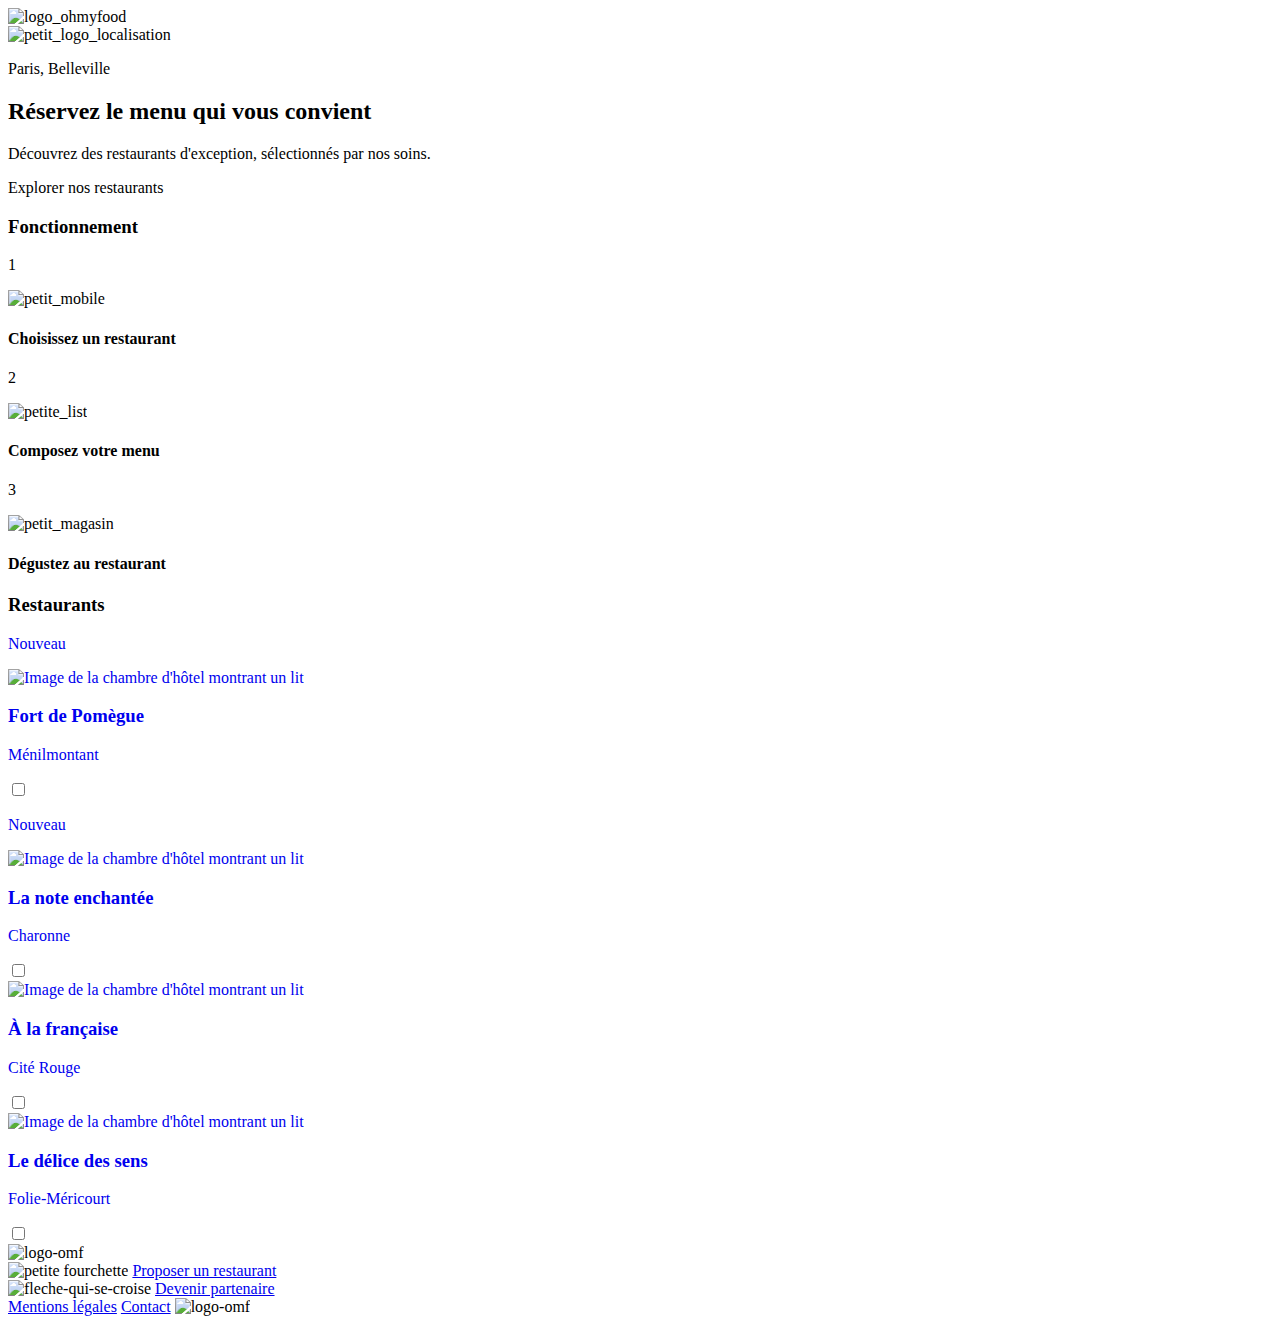
==== index.html @ a6967fb2 "index-first" ====
<!DOCTYPE html>
<html lang="fr">

<head>
	<meta charset="utf-8">
	<meta name="viewport" content="width=device-width, initial-scale=1.0">
	<link rel="stylesheet" type="text/css" href="style.css">
	<title>ohmyfood</title>
	<link rel="preconnect" href="https://fonts.googleapis.com">
	<link rel="preconnect" href="https://fonts.gstatic.com" crossorigin>
	<link
		href="https://fonts.googleapis.com/css2?family=Roboto:ital,wght@0,100;0,300;0,400;0,500;0,700;0,900;1,100;1,300;1,400;1,500;1,700;1,900&display=swap"
		rel="stylesheet">
	<link rel="stylesheet" href="style.css">
	<link rel="stylesheet" href="https://cdnjs.cloudflare.com/ajax/libs/font-awesome/6.5.2/css/all.min.css"
		integrity="sha512-SnH5WK+bZxgPHs44uWIX+LLJAJ9/2PkPKZ5QiAj6Ta86w+fsb2TkcmfRyVX3pBnMFcV7oQPJkl9QevSCWr3W6A=="
		crossorigin="anonymous" referrerpolicy="no-referrer" />
</head>

<body>
	<header>
		<div class="flex-center">
			<img class="header__logo margin-bottom" src="images/logo/ohmyfood.png" alt="logo_ohmyfood">
		</div>
		<div class="flex-center background-lgray header__location">
			<img src="images/logo/loc.svg" alt="petit_logo_localisation">
			<p class="location">Paris, Belleville</p>
		</div>
	</header>
	<main>
		<section class="cta">
			<h2 class="center title__homepage">Réservez le menu qui vous convient</h2>
			<p class="center">Découvrez des restaurants d'exception, sélectionnés par nos soins.</p>
			<div class="flex-center">
				<bouton class="cta__button--color cta__button center" type="button">Explorer nos restaurants
				</bouton>
			</div>
		</section>
		<section>
			<h3 class="margin-left_title padding__left_dekstop">Fonctionnement</h3>
			<div class="fonctionnement">
				<div class="flex-center">
					<div class="fonctionnement__round">
						<p class="fonctionnement__round_number">1</p>
					</div>
					<article class="flex-center fonctionnement__button fonctionnement__button_flex">
						<img src="images/logo/mobile.svg" alt="petit_mobile">
						<h4 class="flex-center fonctionnement__txt">Choisissez un restaurant</h4>
					</article>
				</div>
				<div class="flex-center">
					<div class="fonctionnement__round">
						<p class="fonctionnement__round_number">2</p>
					</div>
					<article class="flex-center fonctionnement__button fonctionnement__button_flex">
						<img src="images/logo/list.svg" alt="petite_list">
						<h4 class="flex-center fonctionnement__txt">Composez votre menu</h4>
					</article>
				</div>
				<div class="flex-center">
					<div class="fonctionnement__round">
						<p class="fonctionnement__round_number">3</p>
					</div>
					<article class="flex-center fonctionnement__button fonctionnement__button_flex">
						<img src="images/logo/store.svg" alt="petit_magasin">
						<h4 class="flex-center fonctionnement__txt">Dégustez au restaurant</h4>
					</article>
				</div>
			</div>
		</section>
		<section class=" all__restocard background__resto background__resto_mobile">
			<h3 class=" padding__left_dekstop margin-left_title restaurant__title background__resto">Restaurants</h3>
			<div class=" flex-center restaurant__card_width">
				<a href="restaurants/menu1.html" class="restocard" style="text-decoration: none;">
					<div class="restocard__nouveau">
						<p class="restocard__nouveau_badge restocard__nouveau_position">Nouveau</p>
					</div>
					<img src="images/restaurants/jay-wennington-N_Y88TWmGwA-unsplash.jpg"
						alt="Image de la chambre d'hôtel montrant un lit">
					<div class="restocard__info">
						<div>
							<h3 class="restocard__info_title margin-left">Fort de Pomègue</h3>
							<p class="restocard__info_txt margin-left">Ménilmontant</p>
						</div>
						<div class="heart__check">
							<input class="heart__input heart__position" type="checkbox">
							<i class="fa-solid fa-heart fa-2x"></i>
							<i class="fa-regular fa-heart fa-2x"></i>
							</input>
						</div>
					</div>
				</a>
			</div>
			<div class="flex-center restaurant__card_width">
				<a href="restaurants/menu2.html" class="restocard" style="text-decoration: none;">
					<div class="restocard__nouveau">
						<p class="restocard__nouveau_badge restocard__nouveau_position">Nouveau</p>
					</div>
					<img src="images/restaurants/stil-u2Lp8tXIcjw-unsplash.jpg"
						alt="Image de la chambre d'hôtel montrant un lit">
					<div class="restocard__info">
						<div>
							<h3 class="restocard__info_title margin-left">La note enchantée</h3>
							<p class="restocard__info_txt margin-left">Charonne</p>
						</div>
						<div class="heart__check">
							<input class="heart__input heart__position" type="checkbox">
							<i class="fa-solid fa-heart fa-2x"></i>
							<i class="fa-regular fa-heart fa-2x"></i>
							</input>
						</div>
					</div>
				</a>
			</div>
			<div class="flex-center restaurant__card_width">
				<a href="restaurants/menu3.html" class="restocard" style="text-decoration: none;">
					<img src="images/restaurants/toa-heftiba-DQKerTsQwi0-unsplash.jpg"
						alt="Image de la chambre d'hôtel montrant un lit">
					<div class="restocard__info">
						<div>
							<h3 class="restocard__info_title margin-left">À la française</h3>
							<p class="restocard__info_txt margin-left">Cité Rouge</p>
						</div>
						<div class="heart__check">
							<input class="heart__input heart__position" type="checkbox">
							<i class="fa-solid fa-heart fa-2x"></i>
							<i class="fa-regular fa-heart fa-2x"></i>
							</input>
						</div>
					</div>
				</a>
			</div>
			<div class="flex-center restaurant__card_width">
				<a href="restaurants/menu4.html" class="restocard" style="text-decoration: none;">
					<img src="images/restaurants/louis-hansel-shotsoflouis-qNBGVyOCY8Q-unsplash.jpg"
						alt="Image de la chambre d'hôtel montrant un lit">
					<div class="restocard__info">
						<div>
							<h3 class="restocard__info_title margin-left">Le délice des sens</h3>
							<p class="restocard__info_txt margin-left">Folie-Méricourt</p>
						</div>
						<div class="heart__check">
							<input class="heart__input heart__position" type="checkbox">
							<i class="fa-solid fa-heart fa-2x"></i>
							<i class="fa-regular fa-heart fa-2x"></i>
							</input>
						</div>
					</div>
				</a>
		</section>
	</main>
	<footer class="footer">
		<img class="footer__logo logo__mobile" src="images/logo/ohmyfoodwhite.svg" alt="logo-omf">
		<div class="footer__icones">
			<img src="images/logo/fourchette.svg" alt="petite fourchette">
			<a class="footer__link" href="#">Proposer un restaurant</a>
		</div>
		<div class="footer__icones">
			<img src="images/logo/changement.svg" alt="fleche-qui-se-croise">
			<a class="footer__link" href="#">Devenir partenaire</a>
		</div>
		<a class="footer__link" href="#">Mentions légales</a>
		<a class="footer__link" href="#">Contact</a>
		<img class="footer__logo footer__logo_dekstop" src="images/logo/ohmyfoodwhite.svg" alt="logo-omf">
	</footer>
</body>

</html>
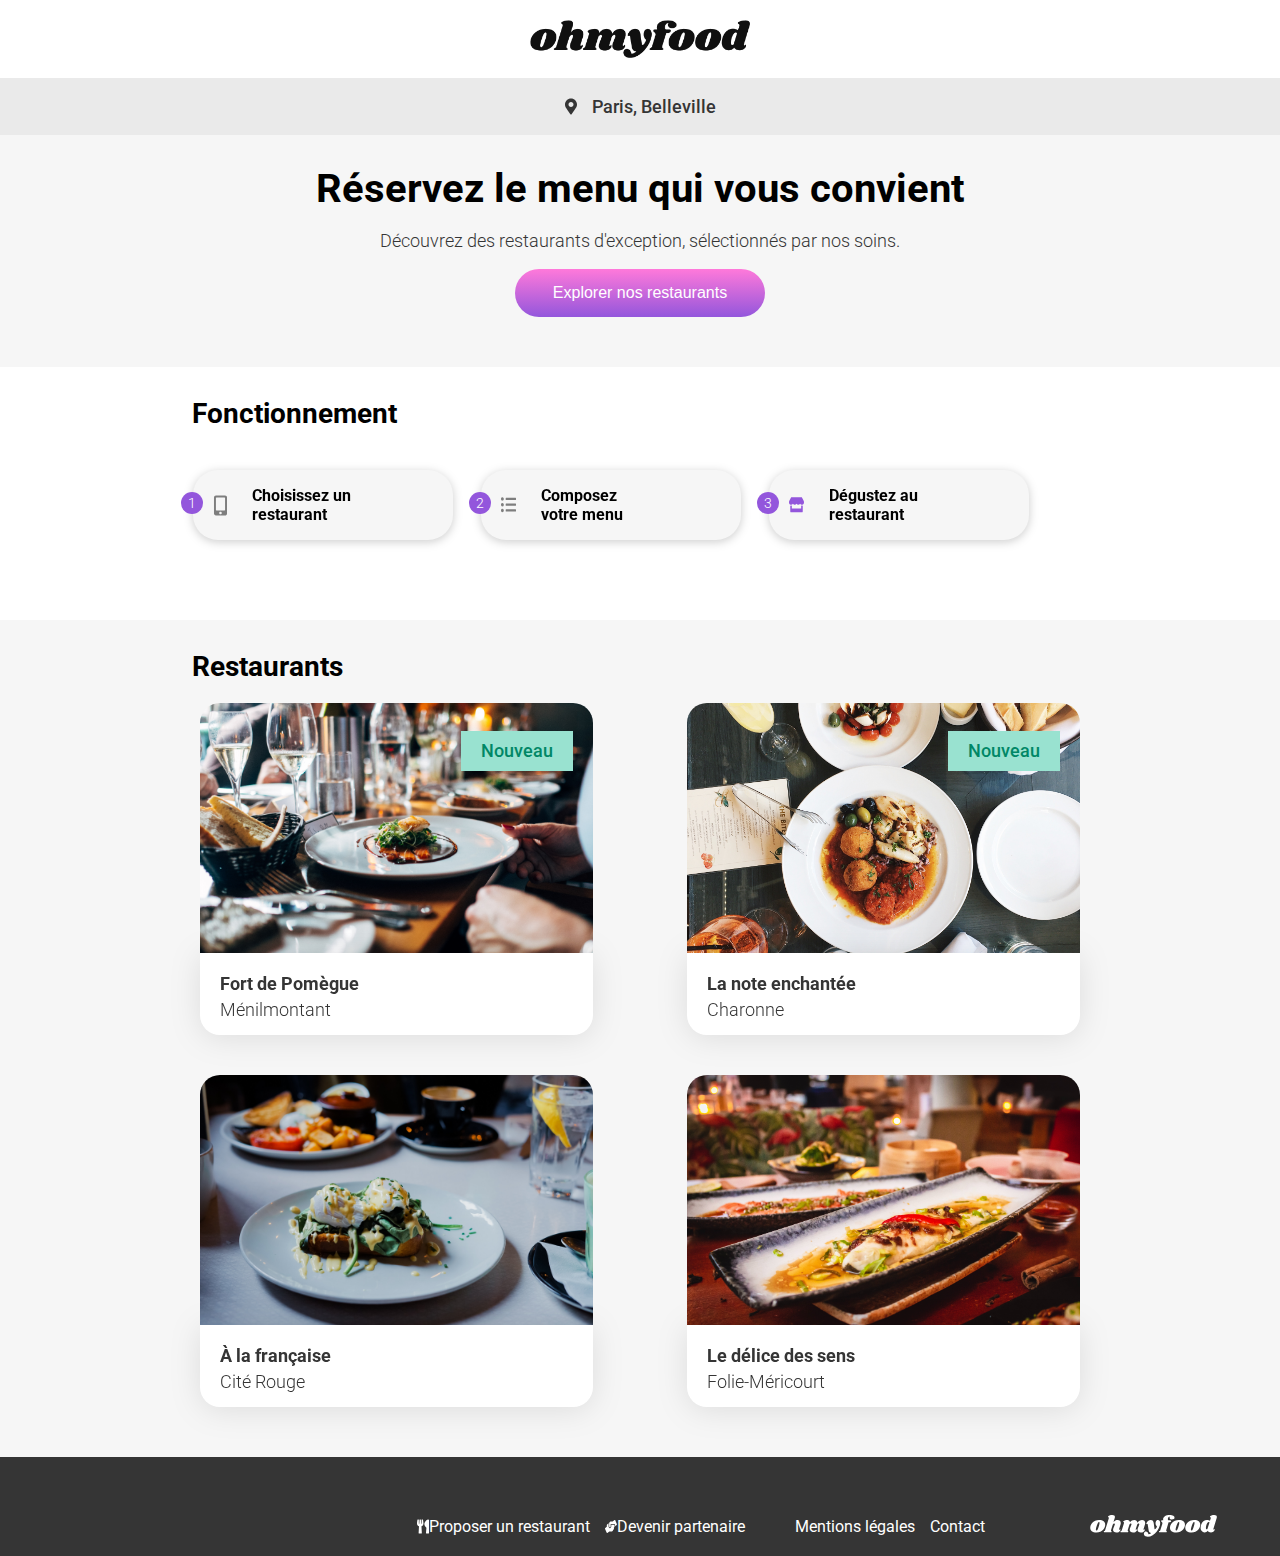
==== commit 9980b06d: "changement" ====
--- a/index.html
+++ b/index.html
@@ -32,8 +32,8 @@
 			<h2 class="center title__homepage">Réservez le menu qui vous convient</h2>
 			<p class="center">Découvrez des restaurants d'exception, sélectionnés par nos soins.</p>
 			<div class="flex-center">
-				<bouton class="cta__button--color cta__button center" type="button">Explorer nos restaurants
-				</bouton>
+				<button class="cta__button_txt cta__button center" type="button">Explorer nos restaurants
+				</button>
 			</div>
 		</section>
 		<section>
@@ -70,8 +70,8 @@
 		</section>
 		<section class=" all__restocard background__resto background__resto_mobile">
 			<h3 class=" padding__left_dekstop margin-left_title restaurant__title background__resto">Restaurants</h3>
-			<div class=" flex-center restaurant__card_width">
-				<a href="restaurants/menu1.html" class="restocard" style="text-decoration: none;">
+			<div class=" flex-center restaurant__card">
+				<a href="restaurants_menu/menu1.html" class="restocard" style="text-decoration: none;">
 					<div class="restocard__nouveau">
 						<p class="restocard__nouveau_badge restocard__nouveau_position">Nouveau</p>
 					</div>
@@ -82,17 +82,16 @@
 							<h3 class="restocard__info_title margin-left">Fort de Pomègue</h3>
 							<p class="restocard__info_txt margin-left">Ménilmontant</p>
 						</div>
-						<div class="heart__check">
-							<input class="heart__input heart__position" type="checkbox">
-							<i class="fa-solid fa-heart fa-2x"></i>
-							<i class="fa-regular fa-heart fa-2x"></i>
-							</input>
-						</div>
 					</div>
 				</a>
+				<div class="heart__check heart__check_position">
+					<input class="heart__input heart__position" type="checkbox" />
+					<i class="fa-solid fa-heart fa-2x"></i>
+					<i class="fa-regular fa-heart fa-2x"></i>
+				</div>
 			</div>
-			<div class="flex-center restaurant__card_width">
-				<a href="restaurants/menu2.html" class="restocard" style="text-decoration: none;">
+			<div class="flex-center restaurant__card">
+				<a href="restaurants_menu/menu2.html" class="restocard" style="text-decoration: none;">
 					<div class="restocard__nouveau">
 						<p class="restocard__nouveau_badge restocard__nouveau_position">Nouveau</p>
 					</div>
@@ -103,17 +102,16 @@
 							<h3 class="restocard__info_title margin-left">La note enchantée</h3>
 							<p class="restocard__info_txt margin-left">Charonne</p>
 						</div>
-						<div class="heart__check">
-							<input class="heart__input heart__position" type="checkbox">
-							<i class="fa-solid fa-heart fa-2x"></i>
-							<i class="fa-regular fa-heart fa-2x"></i>
-							</input>
-						</div>
 					</div>
 				</a>
+				<div class="heart__check heart__check_position">
+					<input class="heart__input heart__position" type="checkbox" />
+					<i class="fa-solid fa-heart fa-2x"></i>
+					<i class="fa-regular fa-heart fa-2x"></i>
+				</div>
 			</div>
-			<div class="flex-center restaurant__card_width">
-				<a href="restaurants/menu3.html" class="restocard" style="text-decoration: none;">
+			<div class="flex-center restaurant__card">
+				<a href="restaurants_menu/menu3.html" class="restocard" style="text-decoration: none;">
 					<img src="images/restaurants/toa-heftiba-DQKerTsQwi0-unsplash.jpg"
 						alt="Image de la chambre d'hôtel montrant un lit">
 					<div class="restocard__info">
@@ -121,17 +119,16 @@
 							<h3 class="restocard__info_title margin-left">À la française</h3>
 							<p class="restocard__info_txt margin-left">Cité Rouge</p>
 						</div>
-						<div class="heart__check">
-							<input class="heart__input heart__position" type="checkbox">
-							<i class="fa-solid fa-heart fa-2x"></i>
-							<i class="fa-regular fa-heart fa-2x"></i>
-							</input>
-						</div>
 					</div>
 				</a>
+				<div class="heart__check heart__check_position">
+					<input class="heart__input heart__position" type="checkbox" />
+					<i class="fa-solid fa-heart fa-2x"></i>
+					<i class="fa-regular fa-heart fa-2x"></i>
+				</div>
 			</div>
-			<div class="flex-center restaurant__card_width">
-				<a href="restaurants/menu4.html" class="restocard" style="text-decoration: none;">
+			<div class="flex-center restaurant__card">
+				<a href="restaurants_menu/menu4.html" class="restocard" style="text-decoration: none;">
 					<img src="images/restaurants/louis-hansel-shotsoflouis-qNBGVyOCY8Q-unsplash.jpg"
 						alt="Image de la chambre d'hôtel montrant un lit">
 					<div class="restocard__info">
@@ -139,29 +136,29 @@
 							<h3 class="restocard__info_title margin-left">Le délice des sens</h3>
 							<p class="restocard__info_txt margin-left">Folie-Méricourt</p>
 						</div>
-						<div class="heart__check">
-							<input class="heart__input heart__position" type="checkbox">
-							<i class="fa-solid fa-heart fa-2x"></i>
-							<i class="fa-regular fa-heart fa-2x"></i>
-							</input>
-						</div>
 					</div>
 				</a>
+				<div class="heart__check heart__check_position">
+					<input class="heart__input heart__position" type="checkbox" />
+					<i class="fa-solid fa-heart fa-2x"></i>
+					<i class="fa-regular fa-heart fa-2x"></i>
+				</div>
+			</div>
 		</section>
 	</main>
 	<footer class="footer">
 		<img class="footer__logo logo__mobile" src="images/logo/ohmyfoodwhite.svg" alt="logo-omf">
-		<div class="footer__icones">
-			<img src="images/logo/fourchette.svg" alt="petite fourchette">
-			<a class="footer__link" href="#">Proposer un restaurant</a>
-		</div>
-		<div class="footer__icones">
-			<img src="images/logo/changement.svg" alt="fleche-qui-se-croise">
-			<a class="footer__link" href="#">Devenir partenaire</a>
-		</div>
-		<a class="footer__link" href="#">Mentions légales</a>
+			<div class="footer__icones">
+				<img src="images/logo/fourchette.svg" alt="petite fourchette">
+				<a class="footer__link" href="#">Proposer un restaurant</a>
+			</div>
+			<div class="footer__icones">
+				<img src="images/logo/changement.svg" alt="fleche-qui-se-croise">
+				<a class="footer__link" href="#">Devenir partenaire</a>
+			</div>
+		<a class="footer__link footer__dekstop_margin" href="#">Mentions légales</a>
 		<a class="footer__link" href="#">Contact</a>
-		<img class="footer__logo footer__logo_dekstop" src="images/logo/ohmyfoodwhite.svg" alt="logo-omf">
+		<img class="footer__logo footer__dekstop_logo" src="images/logo/ohmyfoodwhite.svg" alt="logo-omf">
 	</footer>
 </body>
 
--- a/style.css
+++ b/style.css
@@ -0,0 +1,649 @@
+* {
+  box-sizing: border-box;
+}
+
+html {
+  scroll-behavior: smooth;
+}
+
+body {
+  margin: 0 auto;
+  font-family: "roboto", sans-serif;
+}
+
+#gradient-vertical {
+  --color-stop-1: #9356DC;
+  --color-stop-2: #FF79DA;
+}
+
+.flex-center {
+  display: flex;
+  justify-content: center;
+}
+
+.align__item {
+  align-items: center;
+}
+
+.center {
+  text-align: center;
+}
+
+h2,
+h3 {
+  font-size: 28px;
+  padding-top: 30px;
+  margin: 0;
+}
+
+.margin__top {
+  margin-top: 40px;
+}
+
+.margin-left,
+.margin-left_title {
+  margin-left: 20px;
+}
+
+.padding__left {
+  padding-left: 21px;
+}
+
+.top__radius {
+  border-top-left-radius: 20px;
+  border-top-right-radius: 20px;
+}
+
+p {
+  color: #353535;
+  font-size: 18px;
+  font-weight: 300;
+}
+
+.white-space {
+  white-space: nowrap;
+}
+
+a {
+  text-decoration: none;
+  color: #353535;
+}
+
+/*HEADER*/
+.header__logo {
+  width: 220px;
+  margin-top: 20px;
+  margin-bottom: 20px;
+}
+
+.header__location {
+  gap: 15px;
+  background-color: #EAEAEA;
+  filter: drop-shadow(0px 2px 4px #7d7d7d);
+}
+.header__location p {
+  font-weight: 500;
+  color: #353535;
+  gap: 10px;
+}
+
+/*CTA*/
+.cta {
+  background-color: #F6F6F6;
+}
+
+.cta__button {
+  padding: 15px;
+  width: 250px;
+  background: linear-gradient(#FF79DA, #9356DC);
+  border-radius: 30px;
+  margin-bottom: 50px;
+  transition: 300ms;
+  border: white;
+}
+.cta__button:hover {
+  opacity: 0.9;
+  cursor: pointer;
+  transform: scale(1.02);
+}
+
+.cta__button_txt {
+  color: white;
+  font-size: 16px;
+}
+
+/*Fonctionnement*/
+.fonctionnement {
+  margin-top: 50px;
+  margin-bottom: 50px;
+  display: flex;
+  flex-direction: column;
+  gap: 25px;
+}
+.fonctionnement img {
+  width: 15px;
+  margin-left: 10px;
+}
+
+.fonctionnement__button {
+  z-index: 2;
+  padding: 10px;
+  width: 80%;
+  border-radius: 25px;
+  filter: drop-shadow(0px 2px 5px rgba(7, 7, 7, 0.2));
+}
+
+.fonctionnement__button_flex {
+  display: flex;
+  align-items: center;
+  height: 70px;
+  gap: 25px;
+  background-color: #F6F6F6;
+  color: black;
+}
+
+.fonctionnement__round {
+  z-index: 3;
+  position: relative;
+  top: 22px;
+  left: 10px;
+  display: flex;
+  justify-content: center;
+  align-items: center;
+  background-color: #9356DC;
+  width: 22px;
+  height: 22px;
+  padding: 8px;
+  border-radius: 50%/50%;
+}
+
+.fonctionnement__round_number {
+  color: white;
+  font-size: 14px;
+}
+
+/*Restaurants*/
+.background__resto_mobile {
+  background-color: #F6F6F6;
+  position: relative;
+  top: 10px;
+}
+
+.all__restocard {
+  gap: 30px;
+  display: flex;
+  flex-direction: column;
+  padding-bottom: 130px;
+}
+.all__restocard .restaurant__title {
+  display: none;
+}
+
+.restaurant__title {
+  display: none;
+}
+
+.restaurant__card {
+  position: relative;
+}
+
+.restocard {
+  justify-content: center;
+  display: flex;
+  flex-direction: column;
+  width: 89%;
+}
+.restocard img {
+  margin-top: 0px;
+  -o-object-fit: cover;
+     object-fit: cover;
+  height: 250px;
+  border-top-left-radius: 20px;
+  border-top-right-radius: 20px;
+}
+.restocard .restocard__info {
+  display: flex;
+  justify-content: space-between;
+  background-color: white;
+  border-bottom-left-radius: 20px;
+  border-bottom-right-radius: 20px;
+  filter: drop-shadow(0px 3px 15px rgba(0, 0, 0, 0.1));
+  padding: 10px 0px;
+}
+.restocard .restocard__info_title {
+  font-size: large;
+  padding: 0;
+  margin-top: 10px;
+}
+.restocard .restocard__info_txt {
+  margin-top: 5px;
+  margin-bottom: 5px;
+}
+
+.restocard__nouveau {
+  display: flex;
+  justify-content: end;
+  line-height: 0px;
+  height: 0px;
+}
+
+.restocard__nouveau_position {
+  position: relative;
+  top: 10px;
+  right: 20px;
+}
+
+.heart__position {
+  position: relative;
+  top: 30px;
+}
+
+.restocard__nouveau_badge {
+  padding: 20px;
+  background-color: #99E2D0;
+  color: #008766;
+  align-items: center;
+  font-weight: 500;
+}
+
+.heart__check {
+  display: flex;
+  flex-direction: column;
+  align-items: center;
+  overflow: hidden;
+  width: 70px;
+  height: 50px;
+}
+
+.heart__check_position {
+  position: absolute;
+  bottom: 30px;
+  right: 50px;
+}
+
+.heart__input {
+  z-index: 100;
+  flex-direction: column;
+  height: 40px;
+  width: 20px;
+  opacity: 0;
+}
+
+.fa-solid {
+  background: -webkit-linear-gradient(#FF79DA, #9356DC);
+  background-clip: text;
+  -webkit-background-clip: text;
+  -webkit-text-fill-color: transparent;
+  text-align: center;
+  display: none !important;
+  z-index: 10;
+}
+
+.fa-regular {
+  cursor: pointer;
+  z-index: 10;
+}
+
+.heart__input:checked + .fa-solid {
+  display: block !important;
+  display: flex;
+  align-items: center;
+}
+
+/*footer*/
+.footer {
+  background-color: #353535;
+  padding-left: 20px;
+  display: flex;
+  flex-direction: column;
+}
+.footer a {
+  color: white;
+}
+.footer p {
+  color: white;
+  margin: 10px 0px;
+  font-size: 16px;
+  cursor: pointer;
+}
+.footer .footer__icones {
+  display: flex;
+  flex-direction: row;
+}
+.footer .footer__icones img {
+  width: 12px;
+}
+.footer .footer__link {
+  margin: 5px;
+}
+.footer .footer__logo {
+  width: 180px;
+  padding-top: 20px;
+  padding-bottom: 20px;
+}
+.footer .footer__dekstop_logo {
+  display: none;
+}
+
+@media (min-width: 1024px) {
+  /*index version dekstop*/
+  .title__homepage {
+    font-size: 40px;
+  }
+  .header__location {
+    filter: none;
+  }
+  /*Restaurants*/
+  .background__resto {
+    background-color: #F6F6F6;
+    width: 100%;
+  }
+  .all__restocard {
+    flex-direction: row;
+    flex-wrap: wrap;
+    justify-content: center;
+    padding-bottom: 30px;
+    gap: 0px;
+    margin-top: 40px;
+  }
+  .all__restocard .restaurant__title {
+    display: block;
+  }
+  .restaurant__title {
+    display: block;
+  }
+  .restocard {
+    display: flex;
+    flex-direction: column;
+    padding: 20px 20px;
+  }
+  .restocard img {
+    margin-top: 0px;
+    -o-object-fit: cover;
+       object-fit: cover;
+    height: 250px;
+    border-top-left-radius: 20px;
+    border-top-right-radius: 20px;
+  }
+  .restaurant__card {
+    position: relative;
+    width: 38%;
+  }
+  .padding__left_dekstop {
+    padding-left: 15%;
+  }
+  .margin-left_title {
+    margin-left: 0px;
+  }
+  /*Fonctionnement*/
+  
+  .fonctionnement {
+    margin-top: 0px;
+    margin-bottom: 0px;
+    display: grid;
+    grid-template-columns: 24% 24% 24%;
+    justify-content: center;
+    padding-bottom: 30px;
+    padding-top: 40px;
+    gap: 0px;
+    padding-right: 80px;
+    flex-wrap: wrap;
+  }
+  .fonctionnement__txt {
+    width: 180px;
+    margin-right: 80px;
+  }
+  .fonctionnement__button {
+    display: flex;
+    align-items: center;
+    padding-left: 10px;
+    padding-right: 0px;
+    width: 90%;
+    background-color: #F6F6F6;
+    color: black;
+    height: 70px;
+  }
+  .fonctionnement__button_flex {
+    z-index: 2;
+    padding: 10px;
+    border-radius: 25px;
+    filter: drop-shadow(0px 2px 5px rgba(7, 7, 7, 0.2));
+  }
+  .heart__check_position {
+    position: absolute;
+    bottom: 40px;
+    right: 50px;
+  }
+  /*footer*/
+  .footer {
+    flex-direction: row;
+    justify-content: flex-end;
+    gap: 15px;
+    padding-top: 60px;
+    padding-right: 10px;
+    padding-bottom: 10px;
+  }
+  .footer .footer__logo {
+    margin-left: 60px;
+    padding: 0;
+  }
+  .footer .footer__link {
+    margin: 10px;
+    margin-left: 0px;
+    margin-right: 0px;
+  }
+  .footer .footer__dekstop_margin {
+    margin-left: 35px;
+  }
+  .footer .footer__dekstop_logo {
+    margin-left: 90px;
+    display: block;
+  }
+  .logo__mobile {
+    display: none;
+  }
+}
+/*header menu*/
+.header__arrow {
+  width: 30px;
+  height: 25px;
+  position: relative;
+  top: 40px;
+  left: 20px;
+}
+
+.headmenu__background {
+  background-color: white;
+}
+
+.headmenu__image {
+  width: 100%;
+  height: 420px;
+  -o-object-fit: cover;
+     object-fit: cover;
+  z-index: 2;
+}
+
+.headmenu__image_position {
+  position: relative;
+  top: 35px;
+}
+
+.headmenu__title {
+  font-family: "shrikhand", serif;
+  font-size: 28px;
+}
+
+/*section menu*/
+.headmenu__logo {
+  width: 230px;
+}
+
+.title__heart {
+  display: flex;
+  flex-direction: row;
+  justify-content: center;
+  gap: 40px;
+  align-items: center;
+}
+
+.heart__top {
+  margin-top: 9px;
+}
+
+.menu__all {
+  display: flex;
+  flex-direction: column;
+  align-items: center;
+}
+
+.menu__background {
+  background-color: #F6F6F6;
+  border-radius: 40px;
+  border-bottom-right-radius: 0px;
+  border-bottom-left-radius: 0px;
+  z-index: 3;
+  width: 100%;
+  position: relative;
+}
+
+.menu__contain {
+  display: flex;
+  flex-direction: row;
+  justify-content: space-between;
+  width: 90%;
+  border-radius: 20px;
+  margin-top: 20px;
+  background-color: white;
+  filter: drop-shadow(0px 3px 15px rgba(0, 0, 0, 0.1));
+  overflow: hidden;
+}
+.menu__contain:hover .menu__contain {
+  margin: 0;
+}
+
+.menu__padding {
+  padding-top: 10px;
+  padding-bottom: 10px;
+}
+
+.menu__recette {
+  font-size: 22px;
+  font-weight: lighter;
+}
+
+.menu__recette_padding {
+  border-bottom: #99E2D0 2px solid;
+  width: 40px;
+}
+
+.menu__card_txt {
+  width: 90%;
+}
+
+.menu__card_plat {
+  font-size: 20px;
+  margin-top: 10px;
+  margin-bottom: 10px;
+}
+
+.menu__card_acc {
+  font-size: 19px;
+  margin-top: 10px;
+  padding-bottom: 10px;
+  margin-bottom: 0;
+}
+
+.menu__card_price {
+  color: #353535;
+  font-weight: bold;
+  margin-top: 40px;
+  margin-right: 5px;
+  margin-bottom: 0px;
+}
+
+.check {
+  background-color: #99e2D0;
+  width: 70px;
+  margin-right: -70px;
+  transition: 440ms;
+}
+
+.check__image {
+  position: relative;
+  top: 26px;
+  left: 21px;
+  width: 23px;
+}
+
+.price {
+  display: flex;
+  flex-direction: row;
+  gap: 20px;
+}
+
+.menu__contain:hover .check {
+  margin: 0;
+}
+
+.truncate {
+  overflow: hidden;
+  white-space: nowrap;
+  text-overflow: ellipsis;
+}
+
+@media screen and (min-width: 1024px) {
+  .headmenu__image_position {
+    top: 10px;
+  }
+  /*section menu*/
+  .title__heart {
+    display: flex;
+    flex-direction: row;
+    justify-content: center;
+    gap: 40px;
+    margin-bottom: 20px;
+  }
+  .menu__contain {
+    display: flex;
+    flex-direction: row;
+    justify-content: space-between;
+    width: 70%;
+  }
+  .menu__background {
+    width: 70%;
+    margin-right: auto;
+    margin-left: auto;
+    position: relative;
+    bottom: 0;
+    padding-top: 30px;
+  }
+  .menu__recette {
+    font-size: 22px;
+    font-weight: lighter;
+    margin-left: 15%;
+  }
+  .menu__image {
+    position: relative;
+    top: 20px;
+  }
+  .check {
+    background-color: #99e2D0;
+    margin-right: -60px;
+    width: 60px;
+  }
+  .check__image {
+    position: relative;
+    top: 26px;
+    left: 18px;
+    width: 23px;
+  }
+  .menu__card_price {
+    margin-right: 5px;
+  }
+  .price {
+    display: flex;
+    flex-direction: row;
+    gap: 5px;
+  }
+}/*# sourceMappingURL=style.css.map */--- a/style.css
+++ b/style.css
@@ -0,0 +1,649 @@
+* {
+  box-sizing: border-box;
+}
+
+html {
+  scroll-behavior: smooth;
+}
+
+body {
+  margin: 0 auto;
+  font-family: "roboto", sans-serif;
+}
+
+#gradient-vertical {
+  --color-stop-1: #9356DC;
+  --color-stop-2: #FF79DA;
+}
+
+.flex-center {
+  display: flex;
+  justify-content: center;
+}
+
+.align__item {
+  align-items: center;
+}
+
+.center {
+  text-align: center;
+}
+
+h2,
+h3 {
+  font-size: 28px;
+  padding-top: 30px;
+  margin: 0;
+}
+
+.margin__top {
+  margin-top: 40px;
+}
+
+.margin-left,
+.margin-left_title {
+  margin-left: 20px;
+}
+
+.padding__left {
+  padding-left: 21px;
+}
+
+.top__radius {
+  border-top-left-radius: 20px;
+  border-top-right-radius: 20px;
+}
+
+p {
+  color: #353535;
+  font-size: 18px;
+  font-weight: 300;
+}
+
+.white-space {
+  white-space: nowrap;
+}
+
+a {
+  text-decoration: none;
+  color: #353535;
+}
+
+/*HEADER*/
+.header__logo {
+  width: 220px;
+  margin-top: 20px;
+  margin-bottom: 20px;
+}
+
+.header__location {
+  gap: 15px;
+  background-color: #EAEAEA;
+  filter: drop-shadow(0px 2px 4px #7d7d7d);
+}
+.header__location p {
+  font-weight: 500;
+  color: #353535;
+  gap: 10px;
+}
+
+/*CTA*/
+.cta {
+  background-color: #F6F6F6;
+}
+
+.cta__button {
+  padding: 15px;
+  width: 250px;
+  background: linear-gradient(#FF79DA, #9356DC);
+  border-radius: 30px;
+  margin-bottom: 50px;
+  transition: 300ms;
+  border: white;
+}
+.cta__button:hover {
+  opacity: 0.9;
+  cursor: pointer;
+  transform: scale(1.02);
+}
+
+.cta__button_txt {
+  color: white;
+  font-size: 16px;
+}
+
+/*Fonctionnement*/
+.fonctionnement {
+  margin-top: 50px;
+  margin-bottom: 50px;
+  display: flex;
+  flex-direction: column;
+  gap: 25px;
+}
+.fonctionnement img {
+  width: 15px;
+  margin-left: 10px;
+}
+
+.fonctionnement__button {
+  z-index: 2;
+  padding: 10px;
+  width: 80%;
+  border-radius: 25px;
+  filter: drop-shadow(0px 2px 5px rgba(7, 7, 7, 0.2));
+}
+
+.fonctionnement__button_flex {
+  display: flex;
+  align-items: center;
+  height: 70px;
+  gap: 25px;
+  background-color: #F6F6F6;
+  color: black;
+}
+
+.fonctionnement__round {
+  z-index: 3;
+  position: relative;
+  top: 22px;
+  left: 10px;
+  display: flex;
+  justify-content: center;
+  align-items: center;
+  background-color: #9356DC;
+  width: 22px;
+  height: 22px;
+  padding: 8px;
+  border-radius: 50%/50%;
+}
+
+.fonctionnement__round_number {
+  color: white;
+  font-size: 14px;
+}
+
+/*Restaurants*/
+.background__resto_mobile {
+  background-color: #F6F6F6;
+  position: relative;
+  top: 10px;
+}
+
+.all__restocard {
+  gap: 30px;
+  display: flex;
+  flex-direction: column;
+  padding-bottom: 130px;
+}
+.all__restocard .restaurant__title {
+  display: none;
+}
+
+.restaurant__title {
+  display: none;
+}
+
+.restaurant__card {
+  position: relative;
+}
+
+.restocard {
+  justify-content: center;
+  display: flex;
+  flex-direction: column;
+  width: 89%;
+}
+.restocard img {
+  margin-top: 0px;
+  -o-object-fit: cover;
+     object-fit: cover;
+  height: 250px;
+  border-top-left-radius: 20px;
+  border-top-right-radius: 20px;
+}
+.restocard .restocard__info {
+  display: flex;
+  justify-content: space-between;
+  background-color: white;
+  border-bottom-left-radius: 20px;
+  border-bottom-right-radius: 20px;
+  filter: drop-shadow(0px 3px 15px rgba(0, 0, 0, 0.1));
+  padding: 10px 0px;
+}
+.restocard .restocard__info_title {
+  font-size: large;
+  padding: 0;
+  margin-top: 10px;
+}
+.restocard .restocard__info_txt {
+  margin-top: 5px;
+  margin-bottom: 5px;
+}
+
+.restocard__nouveau {
+  display: flex;
+  justify-content: end;
+  line-height: 0px;
+  height: 0px;
+}
+
+.restocard__nouveau_position {
+  position: relative;
+  top: 10px;
+  right: 20px;
+}
+
+.heart__position {
+  position: relative;
+  top: 30px;
+}
+
+.restocard__nouveau_badge {
+  padding: 20px;
+  background-color: #99E2D0;
+  color: #008766;
+  align-items: center;
+  font-weight: 500;
+}
+
+.heart__check {
+  display: flex;
+  flex-direction: column;
+  align-items: center;
+  overflow: hidden;
+  width: 70px;
+  height: 50px;
+}
+
+.heart__check_position {
+  position: absolute;
+  bottom: 30px;
+  right: 50px;
+}
+
+.heart__input {
+  z-index: 100;
+  flex-direction: column;
+  height: 40px;
+  width: 20px;
+  opacity: 0;
+}
+
+.fa-solid {
+  background: -webkit-linear-gradient(#FF79DA, #9356DC);
+  background-clip: text;
+  -webkit-background-clip: text;
+  -webkit-text-fill-color: transparent;
+  text-align: center;
+  display: none !important;
+  z-index: 10;
+}
+
+.fa-regular {
+  cursor: pointer;
+  z-index: 10;
+}
+
+.heart__input:checked + .fa-solid {
+  display: block !important;
+  display: flex;
+  align-items: center;
+}
+
+/*footer*/
+.footer {
+  background-color: #353535;
+  padding-left: 20px;
+  display: flex;
+  flex-direction: column;
+}
+.footer a {
+  color: white;
+}
+.footer p {
+  color: white;
+  margin: 10px 0px;
+  font-size: 16px;
+  cursor: pointer;
+}
+.footer .footer__icones {
+  display: flex;
+  flex-direction: row;
+}
+.footer .footer__icones img {
+  width: 12px;
+}
+.footer .footer__link {
+  margin: 5px;
+}
+.footer .footer__logo {
+  width: 180px;
+  padding-top: 20px;
+  padding-bottom: 20px;
+}
+.footer .footer__dekstop_logo {
+  display: none;
+}
+
+@media (min-width: 1024px) {
+  /*index version dekstop*/
+  .title__homepage {
+    font-size: 40px;
+  }
+  .header__location {
+    filter: none;
+  }
+  /*Restaurants*/
+  .background__resto {
+    background-color: #F6F6F6;
+    width: 100%;
+  }
+  .all__restocard {
+    flex-direction: row;
+    flex-wrap: wrap;
+    justify-content: center;
+    padding-bottom: 30px;
+    gap: 0px;
+    margin-top: 40px;
+  }
+  .all__restocard .restaurant__title {
+    display: block;
+  }
+  .restaurant__title {
+    display: block;
+  }
+  .restocard {
+    display: flex;
+    flex-direction: column;
+    padding: 20px 20px;
+  }
+  .restocard img {
+    margin-top: 0px;
+    -o-object-fit: cover;
+       object-fit: cover;
+    height: 250px;
+    border-top-left-radius: 20px;
+    border-top-right-radius: 20px;
+  }
+  .restaurant__card {
+    position: relative;
+    width: 38%;
+  }
+  .padding__left_dekstop {
+    padding-left: 15%;
+  }
+  .margin-left_title {
+    margin-left: 0px;
+  }
+  /*Fonctionnement*/
+  
+  .fonctionnement {
+    margin-top: 0px;
+    margin-bottom: 0px;
+    display: grid;
+    grid-template-columns: 24% 24% 24%;
+    justify-content: center;
+    padding-bottom: 30px;
+    padding-top: 40px;
+    gap: 0px;
+    padding-right: 80px;
+    flex-wrap: wrap;
+  }
+  .fonctionnement__txt {
+    width: 180px;
+    margin-right: 80px;
+  }
+  .fonctionnement__button {
+    display: flex;
+    align-items: center;
+    padding-left: 10px;
+    padding-right: 0px;
+    width: 90%;
+    background-color: #F6F6F6;
+    color: black;
+    height: 70px;
+  }
+  .fonctionnement__button_flex {
+    z-index: 2;
+    padding: 10px;
+    border-radius: 25px;
+    filter: drop-shadow(0px 2px 5px rgba(7, 7, 7, 0.2));
+  }
+  .heart__check_position {
+    position: absolute;
+    bottom: 40px;
+    right: 50px;
+  }
+  /*footer*/
+  .footer {
+    flex-direction: row;
+    justify-content: flex-end;
+    gap: 15px;
+    padding-top: 60px;
+    padding-right: 10px;
+    padding-bottom: 10px;
+  }
+  .footer .footer__logo {
+    margin-left: 60px;
+    padding: 0;
+  }
+  .footer .footer__link {
+    margin: 10px;
+    margin-left: 0px;
+    margin-right: 0px;
+  }
+  .footer .footer__dekstop_margin {
+    margin-left: 35px;
+  }
+  .footer .footer__dekstop_logo {
+    margin-left: 90px;
+    display: block;
+  }
+  .logo__mobile {
+    display: none;
+  }
+}
+/*header menu*/
+.header__arrow {
+  width: 30px;
+  height: 25px;
+  position: relative;
+  top: 40px;
+  left: 20px;
+}
+
+.headmenu__background {
+  background-color: white;
+}
+
+.headmenu__image {
+  width: 100%;
+  height: 420px;
+  -o-object-fit: cover;
+     object-fit: cover;
+  z-index: 2;
+}
+
+.headmenu__image_position {
+  position: relative;
+  top: 35px;
+}
+
+.headmenu__title {
+  font-family: "shrikhand", serif;
+  font-size: 28px;
+}
+
+/*section menu*/
+.headmenu__logo {
+  width: 230px;
+}
+
+.title__heart {
+  display: flex;
+  flex-direction: row;
+  justify-content: center;
+  gap: 40px;
+  align-items: center;
+}
+
+.heart__top {
+  margin-top: 9px;
+}
+
+.menu__all {
+  display: flex;
+  flex-direction: column;
+  align-items: center;
+}
+
+.menu__background {
+  background-color: #F6F6F6;
+  border-radius: 40px;
+  border-bottom-right-radius: 0px;
+  border-bottom-left-radius: 0px;
+  z-index: 3;
+  width: 100%;
+  position: relative;
+}
+
+.menu__contain {
+  display: flex;
+  flex-direction: row;
+  justify-content: space-between;
+  width: 90%;
+  border-radius: 20px;
+  margin-top: 20px;
+  background-color: white;
+  filter: drop-shadow(0px 3px 15px rgba(0, 0, 0, 0.1));
+  overflow: hidden;
+}
+.menu__contain:hover .menu__contain {
+  margin: 0;
+}
+
+.menu__padding {
+  padding-top: 10px;
+  padding-bottom: 10px;
+}
+
+.menu__recette {
+  font-size: 22px;
+  font-weight: lighter;
+}
+
+.menu__recette_padding {
+  border-bottom: #99E2D0 2px solid;
+  width: 40px;
+}
+
+.menu__card_txt {
+  width: 90%;
+}
+
+.menu__card_plat {
+  font-size: 20px;
+  margin-top: 10px;
+  margin-bottom: 10px;
+}
+
+.menu__card_acc {
+  font-size: 19px;
+  margin-top: 10px;
+  padding-bottom: 10px;
+  margin-bottom: 0;
+}
+
+.menu__card_price {
+  color: #353535;
+  font-weight: bold;
+  margin-top: 40px;
+  margin-right: 5px;
+  margin-bottom: 0px;
+}
+
+.check {
+  background-color: #99e2D0;
+  width: 70px;
+  margin-right: -70px;
+  transition: 440ms;
+}
+
+.check__image {
+  position: relative;
+  top: 26px;
+  left: 21px;
+  width: 23px;
+}
+
+.price {
+  display: flex;
+  flex-direction: row;
+  gap: 20px;
+}
+
+.menu__contain:hover .check {
+  margin: 0;
+}
+
+.truncate {
+  overflow: hidden;
+  white-space: nowrap;
+  text-overflow: ellipsis;
+}
+
+@media screen and (min-width: 1024px) {
+  .headmenu__image_position {
+    top: 10px;
+  }
+  /*section menu*/
+  .title__heart {
+    display: flex;
+    flex-direction: row;
+    justify-content: center;
+    gap: 40px;
+    margin-bottom: 20px;
+  }
+  .menu__contain {
+    display: flex;
+    flex-direction: row;
+    justify-content: space-between;
+    width: 70%;
+  }
+  .menu__background {
+    width: 70%;
+    margin-right: auto;
+    margin-left: auto;
+    position: relative;
+    bottom: 0;
+    padding-top: 30px;
+  }
+  .menu__recette {
+    font-size: 22px;
+    font-weight: lighter;
+    margin-left: 15%;
+  }
+  .menu__image {
+    position: relative;
+    top: 20px;
+  }
+  .check {
+    background-color: #99e2D0;
+    margin-right: -60px;
+    width: 60px;
+  }
+  .check__image {
+    position: relative;
+    top: 26px;
+    left: 18px;
+    width: 23px;
+  }
+  .menu__card_price {
+    margin-right: 5px;
+  }
+  .price {
+    display: flex;
+    flex-direction: row;
+    gap: 5px;
+  }
+}/*# sourceMappingURL=style.css.map */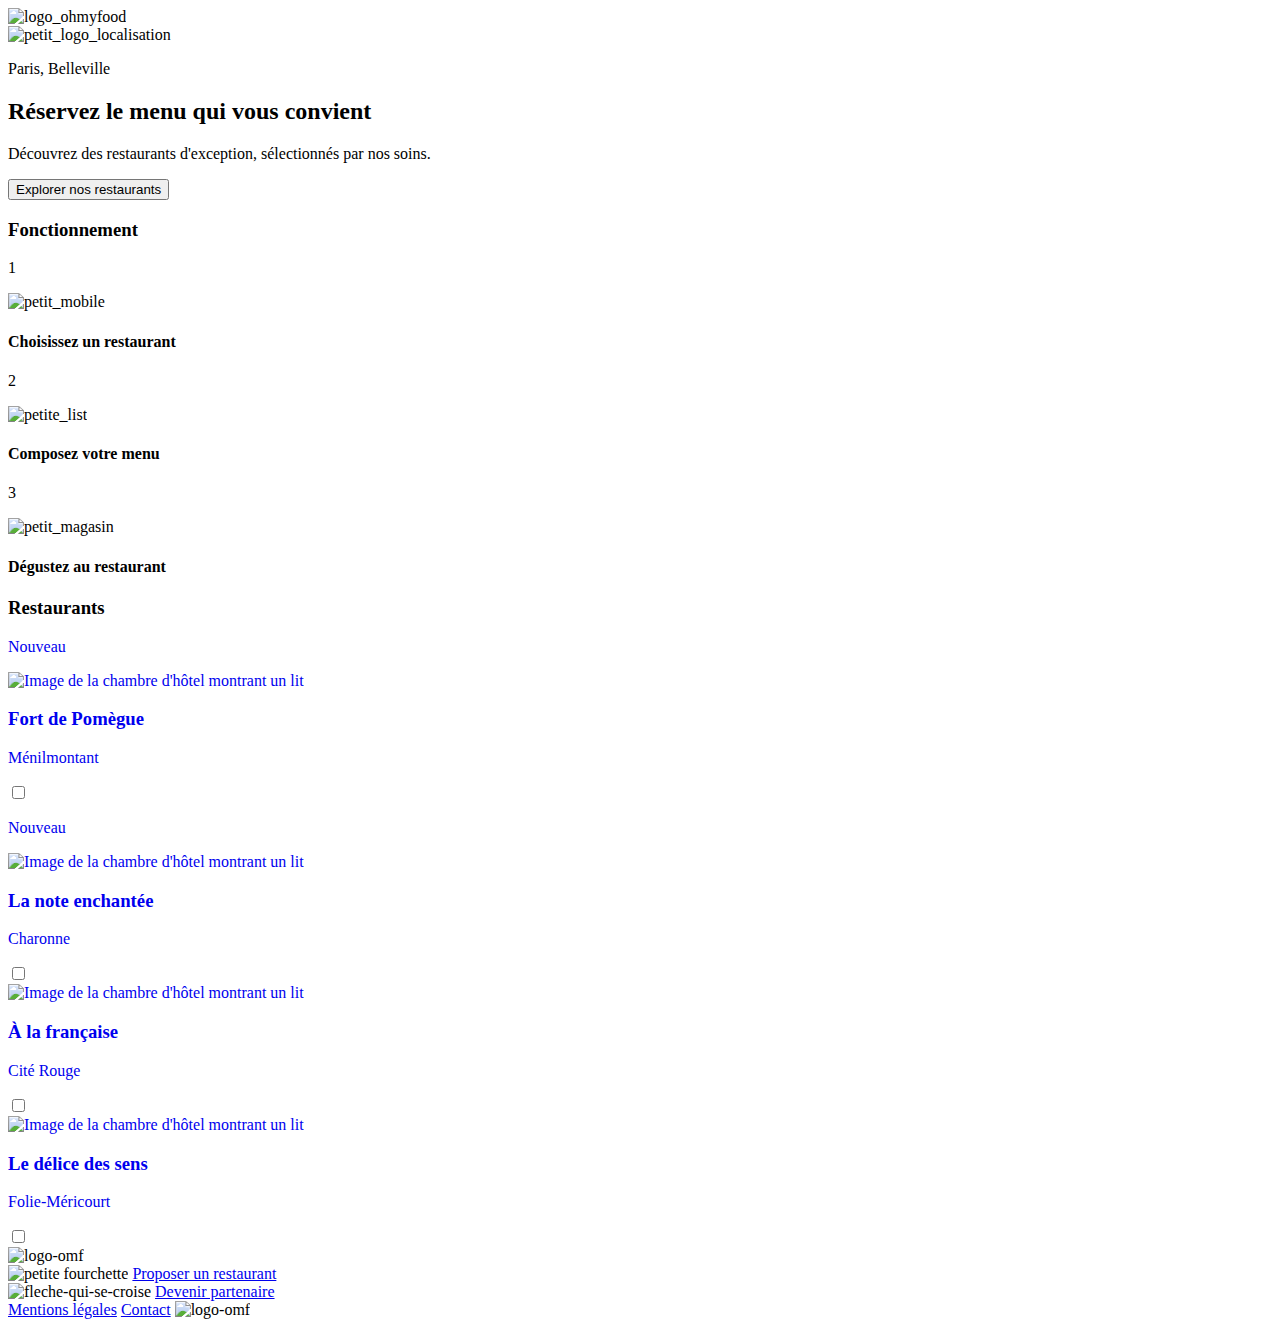
==== commit cba32587: "add_assets_files" ====
--- a/index.html
+++ b/index.html
@@ -4,7 +4,7 @@
 <head>
 	<meta charset="utf-8">
 	<meta name="viewport" content="width=device-width, initial-scale=1.0">
-	<link rel="stylesheet" type="text/css" href="style.css">
+	<link rel="stylesheet" type="text/css" href="assets/css/style.css">
 	<title>ohmyfood</title>
 	<link rel="preconnect" href="https://fonts.googleapis.com">
 	<link rel="preconnect" href="https://fonts.gstatic.com" crossorigin>
@@ -20,10 +20,10 @@
 <body>
 	<header>
 		<div class="flex-center">
-			<img class="header__logo margin-bottom" src="images/logo/ohmyfood.png" alt="logo_ohmyfood">
+			<img class="header__logo margin-bottom" src="assets/images/logo/ohmyfood.png" alt="logo_ohmyfood">
 		</div>
 		<div class="flex-center background-lgray header__location">
-			<img src="images/logo/loc.svg" alt="petit_logo_localisation">
+			<img src="assets/images/logo/loc.svg" alt="petit_logo_localisation">
 			<p class="location">Paris, Belleville</p>
 		</div>
 	</header>
@@ -44,7 +44,7 @@
 						<p class="fonctionnement__round_number">1</p>
 					</div>
 					<article class="flex-center fonctionnement__button fonctionnement__button_flex">
-						<img src="images/logo/mobile.svg" alt="petit_mobile">
+						<img src="assets/images/logo/mobile.svg" alt="petit_mobile">
 						<h4 class="flex-center fonctionnement__txt">Choisissez un restaurant</h4>
 					</article>
 				</div>
@@ -53,7 +53,7 @@
 						<p class="fonctionnement__round_number">2</p>
 					</div>
 					<article class="flex-center fonctionnement__button fonctionnement__button_flex">
-						<img src="images/logo/list.svg" alt="petite_list">
+						<img src="assets/images/logo/list.svg" alt="petite_list">
 						<h4 class="flex-center fonctionnement__txt">Composez votre menu</h4>
 					</article>
 				</div>
@@ -62,7 +62,7 @@
 						<p class="fonctionnement__round_number">3</p>
 					</div>
 					<article class="flex-center fonctionnement__button fonctionnement__button_flex">
-						<img src="images/logo/store.svg" alt="petit_magasin">
+						<img src="assets/images/logo/store.svg" alt="petit_magasin">
 						<h4 class="flex-center fonctionnement__txt">Dégustez au restaurant</h4>
 					</article>
 				</div>
@@ -75,7 +75,7 @@
 					<div class="restocard__nouveau">
 						<p class="restocard__nouveau_badge restocard__nouveau_position">Nouveau</p>
 					</div>
-					<img src="images/restaurants/jay-wennington-N_Y88TWmGwA-unsplash.jpg"
+					<img src="assets/images/restaurants/jay-wennington-N_Y88TWmGwA-unsplash.jpg"
 						alt="Image de la chambre d'hôtel montrant un lit">
 					<div class="restocard__info">
 						<div>
@@ -95,7 +95,7 @@
 					<div class="restocard__nouveau">
 						<p class="restocard__nouveau_badge restocard__nouveau_position">Nouveau</p>
 					</div>
-					<img src="images/restaurants/stil-u2Lp8tXIcjw-unsplash.jpg"
+					<img src="assets/images/restaurants/stil-u2Lp8tXIcjw-unsplash.jpg"
 						alt="Image de la chambre d'hôtel montrant un lit">
 					<div class="restocard__info">
 						<div>
@@ -112,7 +112,7 @@
 			</div>
 			<div class="flex-center restaurant__card">
 				<a href="restaurants_menu/menu3.html" class="restocard" style="text-decoration: none;">
-					<img src="images/restaurants/toa-heftiba-DQKerTsQwi0-unsplash.jpg"
+					<img src="assets/images/restaurants/toa-heftiba-DQKerTsQwi0-unsplash.jpg"
 						alt="Image de la chambre d'hôtel montrant un lit">
 					<div class="restocard__info">
 						<div>
@@ -129,7 +129,7 @@
 			</div>
 			<div class="flex-center restaurant__card">
 				<a href="restaurants_menu/menu4.html" class="restocard" style="text-decoration: none;">
-					<img src="images/restaurants/louis-hansel-shotsoflouis-qNBGVyOCY8Q-unsplash.jpg"
+					<img src="assets/images/restaurants/louis-hansel-shotsoflouis-qNBGVyOCY8Q-unsplash.jpg"
 						alt="Image de la chambre d'hôtel montrant un lit">
 					<div class="restocard__info">
 						<div>
@@ -147,18 +147,18 @@
 		</section>
 	</main>
 	<footer class="footer">
-		<img class="footer__logo logo__mobile" src="images/logo/ohmyfoodwhite.svg" alt="logo-omf">
+		<img class="footer__logo logo__mobile" src="assets/images/logo/ohmyfoodwhite.svg" alt="logo-omf">
 			<div class="footer__icones">
-				<img src="images/logo/fourchette.svg" alt="petite fourchette">
+				<img src="assets/images/logo/fourchette.svg" alt="petite fourchette">
 				<a class="footer__link" href="#">Proposer un restaurant</a>
 			</div>
 			<div class="footer__icones">
-				<img src="images/logo/changement.svg" alt="fleche-qui-se-croise">
+				<img src="assets/images/logo/changement.svg" alt="fleche-qui-se-croise">
 				<a class="footer__link" href="#">Devenir partenaire</a>
 			</div>
 		<a class="footer__link footer__dekstop_margin" href="#">Mentions légales</a>
 		<a class="footer__link" href="#">Contact</a>
-		<img class="footer__logo footer__dekstop_logo" src="images/logo/ohmyfoodwhite.svg" alt="logo-omf">
+		<img class="footer__logo footer__dekstop_logo" src="assets/images/logo/ohmyfoodwhite.svg" alt="logo-omf">
 	</footer>
 </body>
 
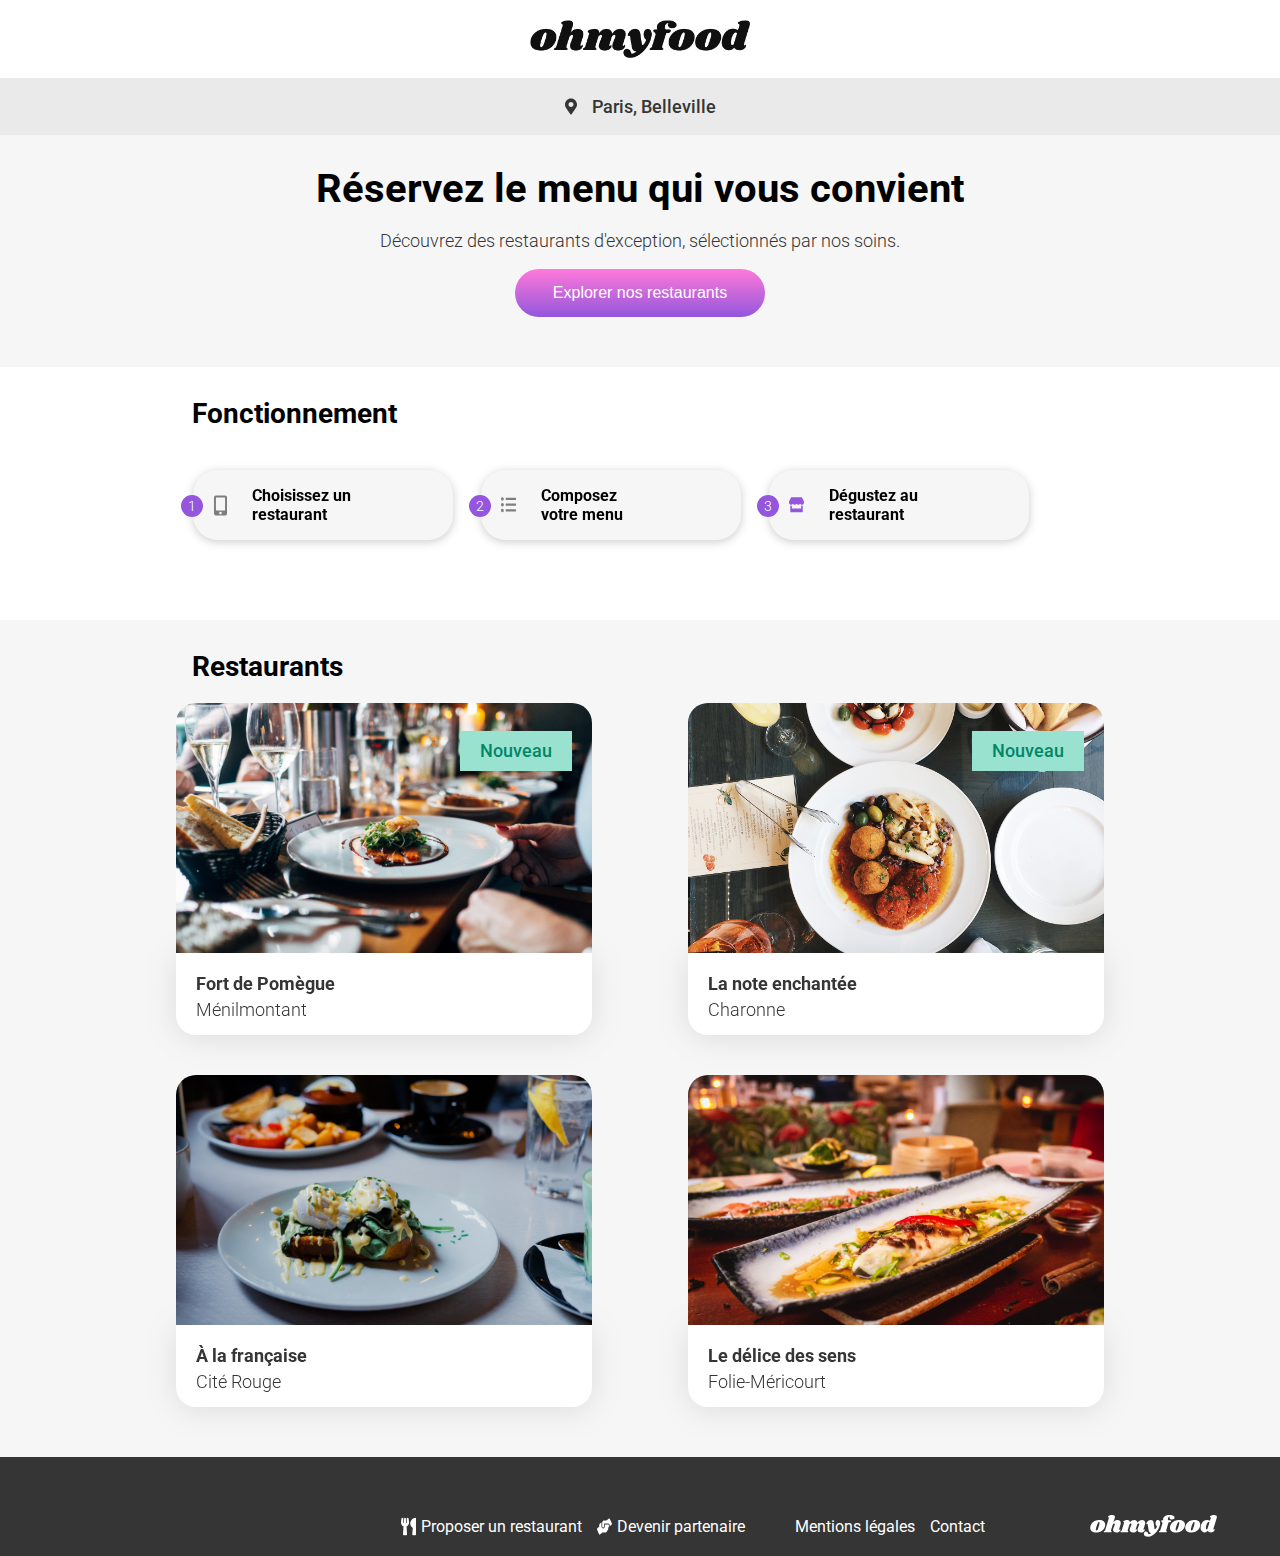
==== commit 70447df3: "correction_bug" ====
--- a/index.html
+++ b/index.html
@@ -148,14 +148,14 @@
 	</main>
 	<footer class="footer">
 		<img class="footer__logo logo__mobile" src="assets/images/logo/ohmyfoodwhite.svg" alt="logo-omf">
-			<div class="footer__icones">
-				<img src="assets/images/logo/fourchette.svg" alt="petite fourchette">
-				<a class="footer__link" href="#">Proposer un restaurant</a>
-			</div>
-			<div class="footer__icones">
-				<img src="assets/images/logo/changement.svg" alt="fleche-qui-se-croise">
-				<a class="footer__link" href="#">Devenir partenaire</a>
-			</div>
+		<div class="footer__icones">
+			<img src="assets/images/logo/fourchette.svg" alt="petite fourchette">
+			<a class="footer__link" href="#">Proposer un restaurant</a>
+		</div>
+		<div class="footer__icones">
+			<img src="assets/images/logo/changement.svg" alt="fleche-qui-se-croise">
+			<a class="footer__link" href="#">Devenir partenaire</a>
+		</div>
 		<a class="footer__link footer__dekstop_margin" href="#">Mentions légales</a>
 		<a class="footer__link" href="#">Contact</a>
 		<img class="footer__logo footer__dekstop_logo" src="assets/images/logo/ohmyfoodwhite.svg" alt="logo-omf">
--- a/assets/css/style.css
+++ b/assets/css/style.css
@@ -0,0 +1,686 @@
+/*Variable*/
+/*Mixin*/
+* {
+  box-sizing: border-box;
+}
+
+html {
+  scroll-behavior: smooth;
+}
+
+body {
+  margin: 0 auto;
+  font-family: "roboto", sans-serif;
+}
+
+h2,
+h3 {
+  font-size: 28px;
+  padding-top: 30px;
+  margin: 0;
+}
+
+p {
+  color: #353535;
+  font-size: 18px;
+  font-weight: 300;
+}
+
+a {
+  text-decoration: none;
+  color: #353535;
+}
+
+.flex-center {
+  display: flex;
+  justify-content: center;
+}
+
+.align__item {
+  align-items: center;
+}
+
+.center {
+  text-align: center;
+}
+
+.margin__top {
+  margin-top: 40px;
+}
+
+.margin-left,
+.margin-left_title {
+  margin-left: 20px;
+}
+
+.padding__left {
+  padding-left: 20px;
+}
+
+/*HEADER*/
+.header__logo {
+  width: 220px;
+  margin-top: 20px;
+  margin-bottom: 20px;
+}
+
+.header__location {
+  gap: 15px;
+  background-color: #EAEAEA;
+  filter: drop-shadow(0px 2px 4px #7d7d7d);
+}
+
+.header__location p {
+  font-weight: 500;
+  color: #353535;
+  gap: 10px;
+}
+
+/*CTA*/
+.cta {
+  background-color: #F6F6F6;
+}
+
+.cta__button {
+  border: white;
+  background: linear-gradient(#FF79DA, #9356DC);
+  padding: 15px;
+  width: 250px;
+  border-radius: 30px;
+  margin-bottom: 50px;
+  transition: 300ms;
+}
+
+.cta__button:hover {
+  opacity: 0.9;
+  cursor: pointer;
+  transform: scale(1.02);
+}
+
+.cta__button_txt {
+  color: white;
+  font-size: 16px;
+}
+
+/*Fonctionnement*/
+.fonctionnement {
+  display: flex;
+  flex-direction: column;
+  margin-top: 50px;
+  margin-bottom: 50px;
+  gap: 25px;
+}
+
+.fonctionnement img {
+  width: 15px;
+  margin-left: 10px;
+}
+
+.fonctionnement__button {
+  z-index: 2;
+  padding: 10px;
+  width: 80%;
+  border-radius: 25px;
+  filter: drop-shadow(0px 2px 5px rgba(7, 7, 7, 0.2));
+}
+
+.fonctionnement__button_flex {
+  display: flex;
+  align-items: center;
+  height: 70px;
+  gap: 25px;
+  background-color: #F6F6F6;
+  color: black;
+}
+
+.fonctionnement__round {
+  display: flex;
+  justify-content: center;
+  align-items: center;
+  z-index: 3;
+  position: relative;
+  top: 25px;
+  left: 10px;
+  background-color: #9356DC;
+  width: 22px;
+  height: 22px;
+  padding: 10px;
+  border-radius: 50%/50%;
+}
+
+.fonctionnement__round_number {
+  color: white;
+  font-size: 14px;
+}
+
+/*Restaurants*/
+.background__resto_mobile {
+  background-color: #F6F6F6;
+  position: relative;
+  top: 10px;
+}
+
+.all__restocard {
+  display: flex;
+  flex-direction: column;
+  gap: 30px;
+  padding-bottom: 130px;
+}
+
+.all__restocard .restaurant__title {
+  display: none;
+}
+
+.restaurant__title {
+  display: none;
+}
+
+.restaurant__card {
+  position: relative;
+}
+
+.restocard {
+  display: flex;
+  flex-direction: column;
+  justify-content: center;
+  width: 89%;
+}
+
+.restocard img {
+  margin-top: 0px;
+  -o-object-fit: cover;
+  object-fit: cover;
+  height: 250px;
+  border-top-left-radius: 20px;
+  border-top-right-radius: 20px;
+}
+
+.restocard .restocard__info {
+  display: flex;
+  justify-content: space-between;
+  background-color: white;
+  border-bottom-left-radius: 20px;
+  border-bottom-right-radius: 20px;
+  filter: drop-shadow(0px 3px 15px rgba(0, 0, 0, 0.1));
+  padding: 10px 0px;
+}
+
+.restocard .restocard__info_title {
+  font-size: large;
+  padding: 0;
+  margin-top: 10px;
+}
+
+.restocard .restocard__info_txt {
+  margin-top: 5px;
+  margin-bottom: 5px;
+}
+
+.restocard__nouveau {
+  display: flex;
+  justify-content: end;
+  line-height: 0px;
+  height: 0px;
+}
+
+.restocard__nouveau_position {
+  position: relative;
+  top: 10px;
+  right: 20px;
+}
+
+.heart__position {
+  position: relative;
+  top: 30px;
+}
+
+.restocard__nouveau_badge {
+  padding: 20px;
+  background-color: #99E2D0;
+  color: #008766;
+  align-items: center;
+  font-weight: 500;
+}
+
+.heart__check {
+  display: flex;
+  flex-direction: column;
+  align-items: center;
+  overflow: hidden;
+  width: 70px;
+  height: 50px;
+}
+
+.heart__check_position {
+  position: absolute;
+  bottom: 30px;
+  right: 50px;
+}
+
+.heart__input {
+  flex-direction: column;
+  z-index: 100;
+  height: 40px;
+  width: 20px;
+  opacity: 0;
+}
+
+.fa-solid {
+  background: -webkit-linear-gradient(#FF79DA, #9356DC);
+  background-clip: text;
+  -webkit-background-clip: text;
+  -webkit-text-fill-color: transparent;
+  text-align: center;
+  display: none !important;
+  z-index: 10;
+}
+
+.fa-regular {
+  cursor: pointer;
+  z-index: 10;
+}
+
+.heart__input:checked+.fa-solid {
+  display: block !important;
+  display: flex;
+  align-items: center;
+}
+
+/*footer*/
+.footer {
+  background-color: #353535;
+  display: flex;
+  flex-direction: column;
+  padding-left: 20px;
+}
+
+.footer a {
+  color: white;
+}
+
+.footer p {
+  color: white;
+  margin: 10px 0px;
+  font-size: 16px;
+  cursor: pointer;
+}
+
+.footer .footer__icones {
+  display: flex;
+  flex-direction: row;
+  gap: 5px;
+}
+
+.footer .footer__icones img {
+  width: 15px;
+}
+
+.footer .footer__link {
+  margin: 5px;
+}
+
+.footer .footer__logo {
+  width: 180px;
+  padding-top: 20px;
+  padding-bottom: 20px;
+}
+
+.footer .footer__dekstop_logo {
+  display: none;
+}
+
+@media (min-width: 1024px) {
+
+  /*index version dekstop*/
+  .title__homepage {
+    font-size: 40px;
+  }
+
+  .header__location {
+    filter: none;
+  }
+
+  /*Restaurants*/
+  .background__resto {
+    background-color: #F6F6F6;
+    width: 100%;
+  }
+
+  .all__restocard {
+    flex-direction: row;
+    flex-wrap: wrap;
+    justify-content: center;
+    padding-bottom: 30px;
+    gap: 0px;
+    margin-top: 40px;
+  }
+
+  .all__restocard .restaurant__title {
+    display: block;
+  }
+
+  .restaurant__title {
+    display: block;
+  }
+
+  .restocard {
+    display: flex;
+    flex-direction: column;
+    padding: 20px 20px;
+  }
+
+  .restocard img {
+    margin-top: 0px;
+    -o-object-fit: cover;
+    object-fit: cover;
+    height: 250px;
+    border-top-left-radius: 20px;
+    border-top-right-radius: 20px;
+  }
+
+  .restaurant__card {
+    position: relative;
+    width: 40%;
+  }
+
+  .padding__left_dekstop {
+    padding-left: 15%;
+  }
+
+  .margin-left_title {
+    margin-left: 0px;
+  }
+
+  /*Fonctionnement*/
+  .fonctionnement {
+    display: grid;
+    justify-content: center;
+    margin-top: 0px;
+    margin-bottom: 0px;
+    grid-template-columns: 24% 24% 24%;
+    padding-bottom: 30px;
+    padding-top: 40px;
+    padding-right: 80px;
+    gap: 0px;
+  }
+
+  .fonctionnement__txt {
+    width: 180px;
+    margin-right: 80px;
+  }
+
+  .fonctionnement__button {
+    display: flex;
+    align-items: center;
+    padding-left: 10px;
+    padding-right: 0px;
+    width: 90%;
+    background-color: #F6F6F6;
+    color: black;
+    height: 70px;
+  }
+
+  .fonctionnement__button_flex {
+    z-index: 2;
+    padding: 10px;
+    border-radius: 25px;
+    filter: drop-shadow(0px 2px 5px rgba(7, 7, 7, 0.2));
+  }
+
+  .heart__check_position {
+    position: absolute;
+    bottom: 45px;
+    right: 55px;
+  }
+
+  /*footer*/
+  .footer {
+    flex-direction: row;
+    justify-content: flex-end;
+    gap: 15px;
+    padding-top: 60px;
+    padding-right: 10px;
+    padding-bottom: 10px;
+  }
+
+  .footer .footer__logo {
+    margin-left: 60px;
+    padding: 0;
+  }
+
+  .footer .footer__link {
+    margin: 10px;
+    margin-left: 0px;
+    margin-right: 0px;
+  }
+
+  .footer .footer__dekstop_margin {
+    margin-left: 35px;
+  }
+
+  .footer .footer__dekstop_logo {
+    margin-left: 90px;
+    display: block;
+  }
+
+  .logo__mobile {
+    display: none;
+  }
+}
+
+/*header menu*/
+.header__arrow {
+  position: relative;
+  width: 30px;
+  height: 25px;
+  top: 40px;
+  left: 20px;
+}
+
+.headmenu__background {
+  background-color: white;
+}
+
+.headmenu__image {
+  -o-object-fit: cover;
+  object-fit: cover;
+  width: 100%;
+  height: 420px;
+  z-index: 2;
+}
+
+.headmenu__image_position {
+  position: relative;
+  top: 35px;
+}
+
+.headmenu__title {
+  font-family: "shrikhand", serif;
+  font-size: 28px;
+}
+
+/*section menu*/
+.headmenu__logo {
+  width: 230px;
+}
+
+.title__heart {
+  display: flex;
+  flex-direction: row;
+  justify-content: center;
+  align-items: center;
+  gap: 40px;
+}
+
+.heart__top {
+  margin-top: 9px;
+}
+
+.menu__all {
+  display: flex;
+  flex-direction: column;
+  align-items: center;
+}
+
+.menu__background {
+  position: relative;
+  background-color: #F6F6F6;
+  border-radius: 40px;
+  border-bottom-right-radius: 0px;
+  border-bottom-left-radius: 0px;
+  z-index: 3;
+  width: 100%;
+}
+
+.menu__contain {
+  display: flex;
+  flex-direction: row;
+  justify-content: space-between;
+  background-color: white;
+  width: 90%;
+  border-radius: 20px;
+  margin-top: 20px;
+  filter: drop-shadow(0px 3px 15px rgba(0, 0, 0, 0.1));
+  overflow: hidden;
+}
+
+.menu__contain:hover .menu__contain {
+  margin: 0;
+}
+
+.menu__padding {
+  padding-top: 10px;
+  padding-bottom: 10px;
+}
+
+.menu__recette {
+  font-size: 22px;
+  font-weight: lighter;
+}
+
+.menu__recette_padding {
+  border-bottom: #99E2D0 2px solid;
+  width: 40px;
+}
+
+.menu__card_txt {
+  width: 90%;
+}
+
+.menu__card_plat {
+  font-size: 20px;
+  margin-top: 10px;
+  margin-bottom: 10px;
+}
+
+.menu__card_acc {
+  font-size: 19px;
+  margin-top: 10px;
+  padding-bottom: 10px;
+  margin-bottom: 0;
+}
+
+.menu__card_price {
+  color: #353535;
+  font-weight: bold;
+  margin-top: 40px;
+  margin-right: 5px;
+  margin-bottom: 0px;
+}
+
+.check {
+  background-color: #99E2D0;
+  width: 70px;
+  margin-right: -70px;
+  transition: 440ms;
+}
+
+.check__image {
+  position: relative;
+  top: 26px;
+  left: 21px;
+  width: 23px;
+}
+
+.price {
+  display: flex;
+  flex-direction: row;
+  gap: 20px;
+}
+
+.menu__contain:hover .check {
+  margin: 0;
+}
+
+.truncate {
+  overflow: hidden;
+  white-space: nowrap;
+  text-overflow: ellipsis;
+}
+
+@media screen and (min-width: 1024px) {
+  .headmenu__image_position {
+    top: 10px;
+  }
+
+  /*section menu*/
+  .title__heart {
+    display: flex;
+    flex-direction: row;
+    justify-content: center;
+    gap: 40px;
+    margin-bottom: 20px;
+  }
+
+  .menu__contain {
+    display: flex;
+    flex-direction: row;
+    justify-content: space-between;
+    width: 70%;
+  }
+
+  .menu__background {
+    position: relative;
+    margin-right: auto;
+    margin-left: auto;
+    width: 70%;
+    bottom: 0;
+    padding-top: 30px;
+  }
+
+  .menu__recette {
+    font-size: 22px;
+    font-weight: lighter;
+    margin-left: 15%;
+  }
+
+  .menu__image {
+    position: relative;
+    top: 20px;
+  }
+
+  .check {
+    background-color: #99E2D0;
+    margin-right: -60px;
+    width: 60px;
+  }
+
+  .check__image {
+    position: relative;
+    top: 26px;
+    left: 18px;
+    width: 23px;
+  }
+
+  .menu__card_price {
+    margin-right: 5px;
+  }
+
+  .price {
+    display: flex;
+    flex-direction: row;
+    gap: 5px;
+  }
+}
+
+/*# sourceMappingURL=style.css.map */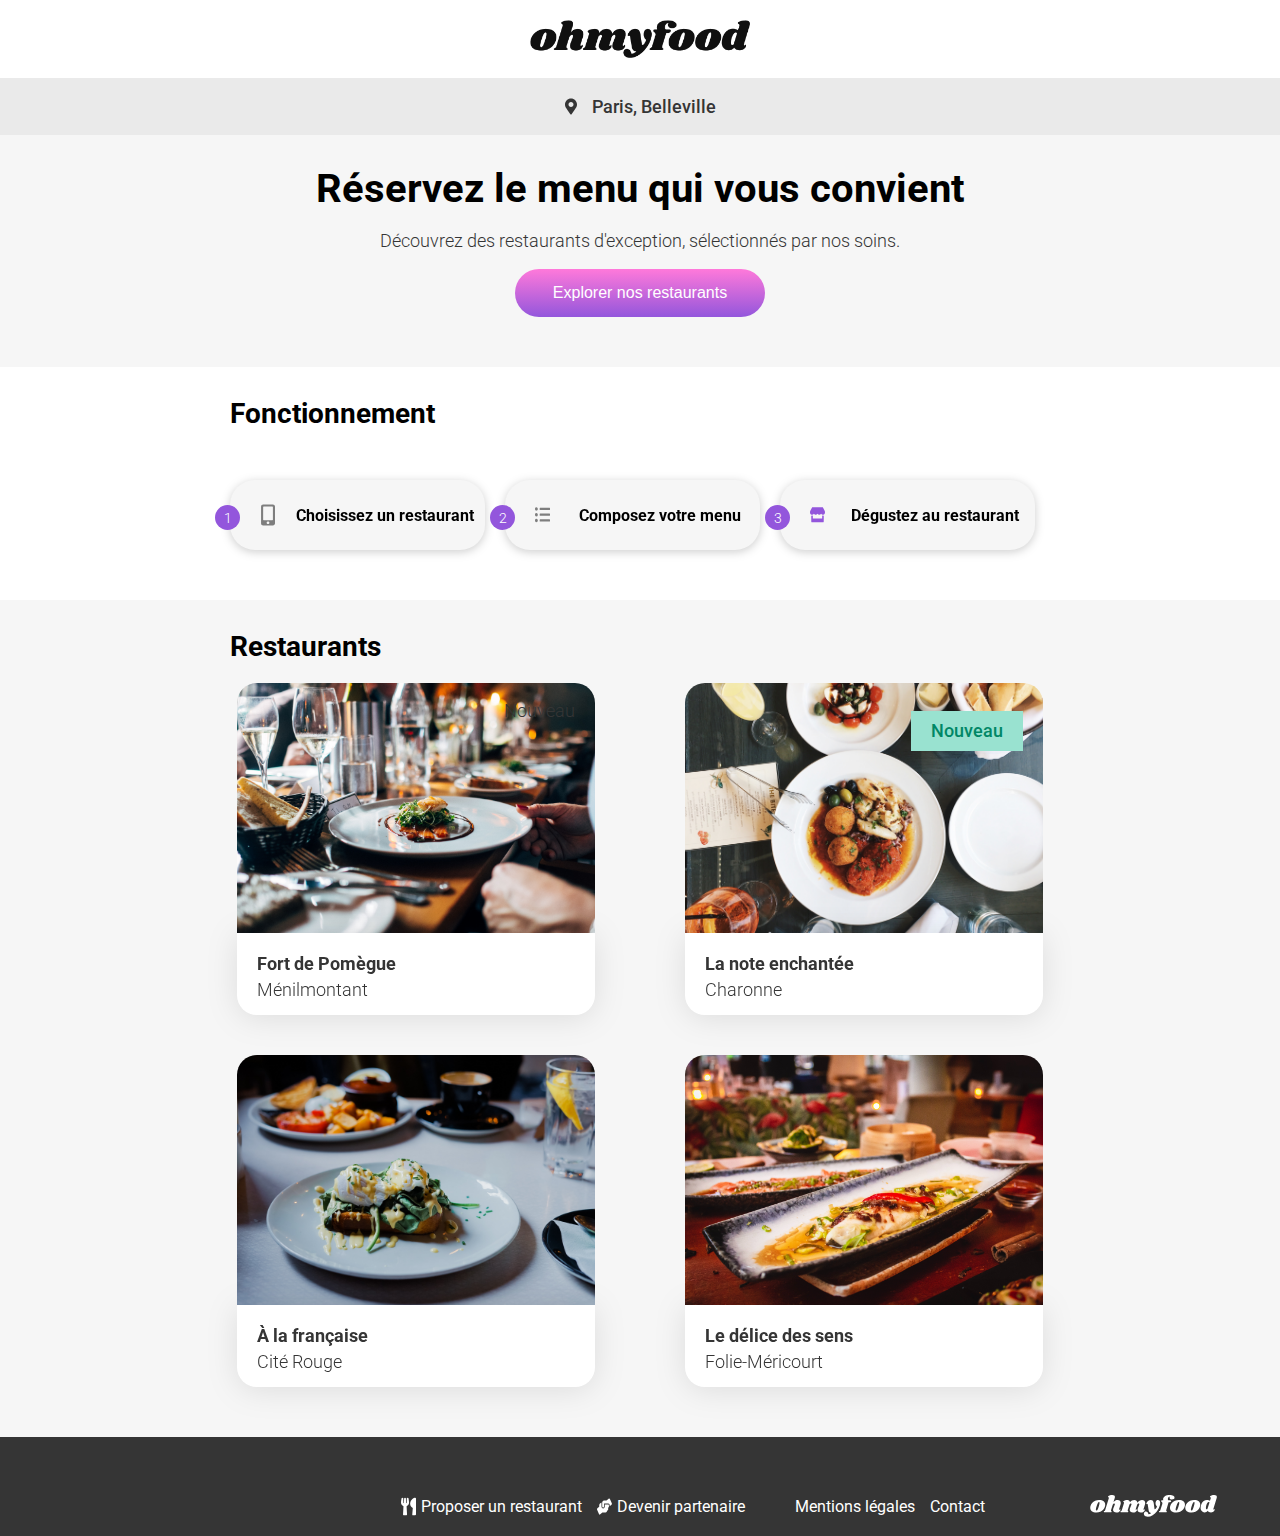
==== commit 6f12537b: "amélioration de la section fonctionnement" ====
--- a/index.html
+++ b/index.html
@@ -41,29 +41,29 @@
 			<div class="fonctionnement">
 				<div class="flex-center">
 					<div class="fonctionnement__round">
-						<p class="fonctionnement__round_number">1</p>
+						<p>1</p>
 					</div>
-					<article class="flex-center fonctionnement__button fonctionnement__button_flex">
+					<article class="flex-center fonctionnement__button ">
 						<img src="assets/images/logo/mobile.svg" alt="petit_mobile">
 						<h4 class="flex-center fonctionnement__txt">Choisissez un restaurant</h4>
 					</article>
 				</div>
 				<div class="flex-center">
 					<div class="fonctionnement__round">
-						<p class="fonctionnement__round_number">2</p>
+						<p>2</p>
 					</div>
-					<article class="flex-center fonctionnement__button fonctionnement__button_flex">
+					<article class="flex-center fonctionnement__button">
 						<img src="assets/images/logo/list.svg" alt="petite_list">
 						<h4 class="flex-center fonctionnement__txt">Composez votre menu</h4>
 					</article>
 				</div>
 				<div class="flex-center">
 					<div class="fonctionnement__round">
-						<p class="fonctionnement__round_number">3</p>
+						<p>3</p>
 					</div>
-					<article class="flex-center fonctionnement__button fonctionnement__button_flex">
+					<article class="flex-center fonctionnement__button">
 						<img src="assets/images/logo/store.svg" alt="petit_magasin">
-						<h4 class="flex-center fonctionnement__txt">Dégustez au restaurant</h4>
+						<h4 class="flex-center fonctionnement__txt ">Dégustez au restaurant</h4>
 					</article>
 				</div>
 			</div>
@@ -72,8 +72,8 @@
 			<h3 class=" padding__left_dekstop margin-left_title restaurant__title background__resto">Restaurants</h3>
 			<div class=" flex-center restaurant__card">
 				<a href="restaurants_menu/menu1.html" class="restocard" style="text-decoration: none;">
-					<div class="restocard__nouveau">
-						<p class="restocard__nouveau_badge restocard__nouveau_position">Nouveau</p>
+					<div class="restocard__new">
+						<p class="restocard__nouveau_badge restocard__new_position">Nouveau</p>
 					</div>
 					<img src="assets/images/restaurants/jay-wennington-N_Y88TWmGwA-unsplash.jpg"
 						alt="Image de la chambre d'hôtel montrant un lit">
@@ -92,8 +92,8 @@
 			</div>
 			<div class="flex-center restaurant__card">
 				<a href="restaurants_menu/menu2.html" class="restocard" style="text-decoration: none;">
-					<div class="restocard__nouveau">
-						<p class="restocard__nouveau_badge restocard__nouveau_position">Nouveau</p>
+					<div class="restocard__new">
+						<p class="restocard__new_badge restocard__new_position">Nouveau</p>
 					</div>
 					<img src="assets/images/restaurants/stil-u2Lp8tXIcjw-unsplash.jpg"
 						alt="Image de la chambre d'hôtel montrant un lit">
--- a/assets/css/style.css
+++ b/assets/css/style.css
@@ -69,7 +69,6 @@
   background-color: #EAEAEA;
   filter: drop-shadow(0px 2px 4px #7d7d7d);
 }
-
 .header__location p {
   font-weight: 500;
   color: #353535;
@@ -90,7 +89,6 @@
   margin-bottom: 50px;
   transition: 300ms;
 }
-
 .cta__button:hover {
   opacity: 0.9;
   cursor: pointer;
@@ -106,14 +104,11 @@
 .fonctionnement {
   display: flex;
   flex-direction: column;
-  margin-top: 50px;
-  margin-bottom: 50px;
+  margin: 50px 0px 50px 0px;
   gap: 25px;
 }
-
 .fonctionnement img {
   width: 15px;
-  margin-left: 10px;
 }
 
 .fonctionnement__button {
@@ -122,18 +117,16 @@
   width: 80%;
   border-radius: 25px;
   filter: drop-shadow(0px 2px 5px rgba(7, 7, 7, 0.2));
-}
-
-.fonctionnement__button_flex {
   display: flex;
   align-items: center;
   height: 70px;
-  gap: 25px;
+  gap: 20px;
   background-color: #F6F6F6;
   color: black;
 }
 
 .fonctionnement__round {
+  background-color: #9356DC;
   display: flex;
   justify-content: center;
   align-items: center;
@@ -141,14 +134,12 @@
   position: relative;
   top: 25px;
   left: 10px;
-  background-color: #9356DC;
-  width: 22px;
-  height: 22px;
+  width: 25px;
+  height: 25px;
   padding: 10px;
   border-radius: 50%/50%;
 }
-
-.fonctionnement__round_number {
+.fonctionnement__round p {
   color: white;
   font-size: 14px;
 }
@@ -166,7 +157,6 @@
   gap: 30px;
   padding-bottom: 130px;
 }
-
 .all__restocard .restaurant__title {
   display: none;
 }
@@ -185,16 +175,14 @@
   justify-content: center;
   width: 89%;
 }
-
 .restocard img {
   margin-top: 0px;
   -o-object-fit: cover;
-  object-fit: cover;
+     object-fit: cover;
   height: 250px;
   border-top-left-radius: 20px;
   border-top-right-radius: 20px;
 }
-
 .restocard .restocard__info {
   display: flex;
   justify-content: space-between;
@@ -204,42 +192,40 @@
   filter: drop-shadow(0px 3px 15px rgba(0, 0, 0, 0.1));
   padding: 10px 0px;
 }
-
 .restocard .restocard__info_title {
   font-size: large;
   padding: 0;
   margin-top: 10px;
 }
-
 .restocard .restocard__info_txt {
   margin-top: 5px;
   margin-bottom: 5px;
 }
 
-.restocard__nouveau {
+.restocard__new {
   display: flex;
   justify-content: end;
   line-height: 0px;
   height: 0px;
 }
 
-.restocard__nouveau_position {
+.restocard__new_position {
   position: relative;
   top: 10px;
   right: 20px;
 }
 
-.heart__position {
-  position: relative;
-  top: 30px;
-}
-
-.restocard__nouveau_badge {
+.restocard__new_badge {
   padding: 20px;
   background-color: #99E2D0;
   color: #008766;
   align-items: center;
   font-weight: 500;
+}
+
+.heart__position {
+  position: relative;
+  top: 30px;
 }
 
 .heart__check {
@@ -280,7 +266,7 @@
   z-index: 10;
 }
 
-.heart__input:checked+.fa-solid {
+.heart__input:checked + .fa-solid {
   display: block !important;
   display: flex;
   align-items: center;
@@ -293,59 +279,47 @@
   flex-direction: column;
   padding-left: 20px;
 }
-
 .footer a {
   color: white;
 }
-
 .footer p {
   color: white;
   margin: 10px 0px;
   font-size: 16px;
   cursor: pointer;
 }
-
 .footer .footer__icones {
   display: flex;
   flex-direction: row;
   gap: 5px;
 }
-
 .footer .footer__icones img {
   width: 15px;
 }
-
 .footer .footer__link {
   margin: 5px;
 }
-
 .footer .footer__logo {
   width: 180px;
-  padding-top: 20px;
-  padding-bottom: 20px;
-}
-
+  padding: 10px 0px 10px 0px;
+}
 .footer .footer__dekstop_logo {
   display: none;
 }
 
 @media (min-width: 1024px) {
-
   /*index version dekstop*/
   .title__homepage {
     font-size: 40px;
   }
-
   .header__location {
     filter: none;
   }
-
   /*Restaurants*/
   .background__resto {
     background-color: #F6F6F6;
     width: 100%;
   }
-
   .all__restocard {
     flex-direction: row;
     flex-wrap: wrap;
@@ -354,85 +328,57 @@
     gap: 0px;
     margin-top: 40px;
   }
-
   .all__restocard .restaurant__title {
     display: block;
   }
-
   .restaurant__title {
     display: block;
   }
-
   .restocard {
     display: flex;
     flex-direction: column;
     padding: 20px 20px;
   }
-
   .restocard img {
     margin-top: 0px;
-    -o-object-fit: cover;
-    object-fit: cover;
     height: 250px;
-    border-top-left-radius: 20px;
-    border-top-right-radius: 20px;
-  }
-
+  }
   .restaurant__card {
     position: relative;
-    width: 40%;
-  }
-
+    width: 35%;
+  }
   .padding__left_dekstop {
-    padding-left: 15%;
-  }
-
+    padding-left: 18%;
+  }
   .margin-left_title {
     margin-left: 0px;
   }
-
   /*Fonctionnement*/
   .fonctionnement {
     display: grid;
-    justify-content: center;
-    margin-top: 0px;
-    margin-bottom: 0px;
+    margin: 50px 0px 20px 0px;
     grid-template-columns: 24% 24% 24%;
-    padding-bottom: 30px;
-    padding-top: 40px;
-    padding-right: 80px;
-    gap: 0px;
-  }
-
+    gap: 20px;
+    margin-left: 17%;
+  }
   .fonctionnement__txt {
     width: 180px;
-    margin-right: 80px;
-  }
-
+  }
   .fonctionnement__button {
     display: flex;
-    align-items: center;
-    padding-left: 10px;
-    padding-right: 0px;
-    width: 90%;
-    background-color: #F6F6F6;
+    justify-content: start;
+    width: 100%;
     color: black;
-    height: 70px;
-  }
-
-  .fonctionnement__button_flex {
-    z-index: 2;
     padding: 10px;
+    padding-left: 30px;
     border-radius: 25px;
     filter: drop-shadow(0px 2px 5px rgba(7, 7, 7, 0.2));
   }
-
   .heart__check_position {
     position: absolute;
     bottom: 45px;
     right: 55px;
   }
-
   /*footer*/
   .footer {
     flex-direction: row;
@@ -442,32 +388,26 @@
     padding-right: 10px;
     padding-bottom: 10px;
   }
-
   .footer .footer__logo {
     margin-left: 60px;
     padding: 0;
   }
-
   .footer .footer__link {
     margin: 10px;
     margin-left: 0px;
     margin-right: 0px;
   }
-
   .footer .footer__dekstop_margin {
     margin-left: 35px;
   }
-
   .footer .footer__dekstop_logo {
     margin-left: 90px;
     display: block;
   }
-
   .logo__mobile {
     display: none;
   }
 }
-
 /*header menu*/
 .header__arrow {
   position: relative;
@@ -483,7 +423,7 @@
 
 .headmenu__image {
   -o-object-fit: cover;
-  object-fit: cover;
+     object-fit: cover;
   width: 100%;
   height: 420px;
   z-index: 2;
@@ -543,7 +483,6 @@
   filter: drop-shadow(0px 3px 15px rgba(0, 0, 0, 0.1));
   overflow: hidden;
 }
-
 .menu__contain:hover .menu__contain {
   margin: 0;
 }
@@ -567,7 +506,7 @@
   width: 90%;
 }
 
-.menu__card_plat {
+.menu__card_meal {
   font-size: 20px;
   margin-top: 10px;
   margin-bottom: 10px;
@@ -622,7 +561,6 @@
   .headmenu__image_position {
     top: 10px;
   }
-
   /*section menu*/
   .title__heart {
     display: flex;
@@ -631,14 +569,12 @@
     gap: 40px;
     margin-bottom: 20px;
   }
-
   .menu__contain {
     display: flex;
     flex-direction: row;
     justify-content: space-between;
     width: 70%;
   }
-
   .menu__background {
     position: relative;
     margin-right: auto;
@@ -647,40 +583,32 @@
     bottom: 0;
     padding-top: 30px;
   }
-
   .menu__recette {
     font-size: 22px;
     font-weight: lighter;
     margin-left: 15%;
   }
-
   .menu__image {
     position: relative;
     top: 20px;
   }
-
   .check {
     background-color: #99E2D0;
     margin-right: -60px;
     width: 60px;
   }
-
   .check__image {
     position: relative;
     top: 26px;
     left: 18px;
     width: 23px;
   }
-
   .menu__card_price {
     margin-right: 5px;
   }
-
   .price {
     display: flex;
     flex-direction: row;
     gap: 5px;
   }
-}
-
-/*# sourceMappingURL=style.css.map */+}/*# sourceMappingURL=style.css.map */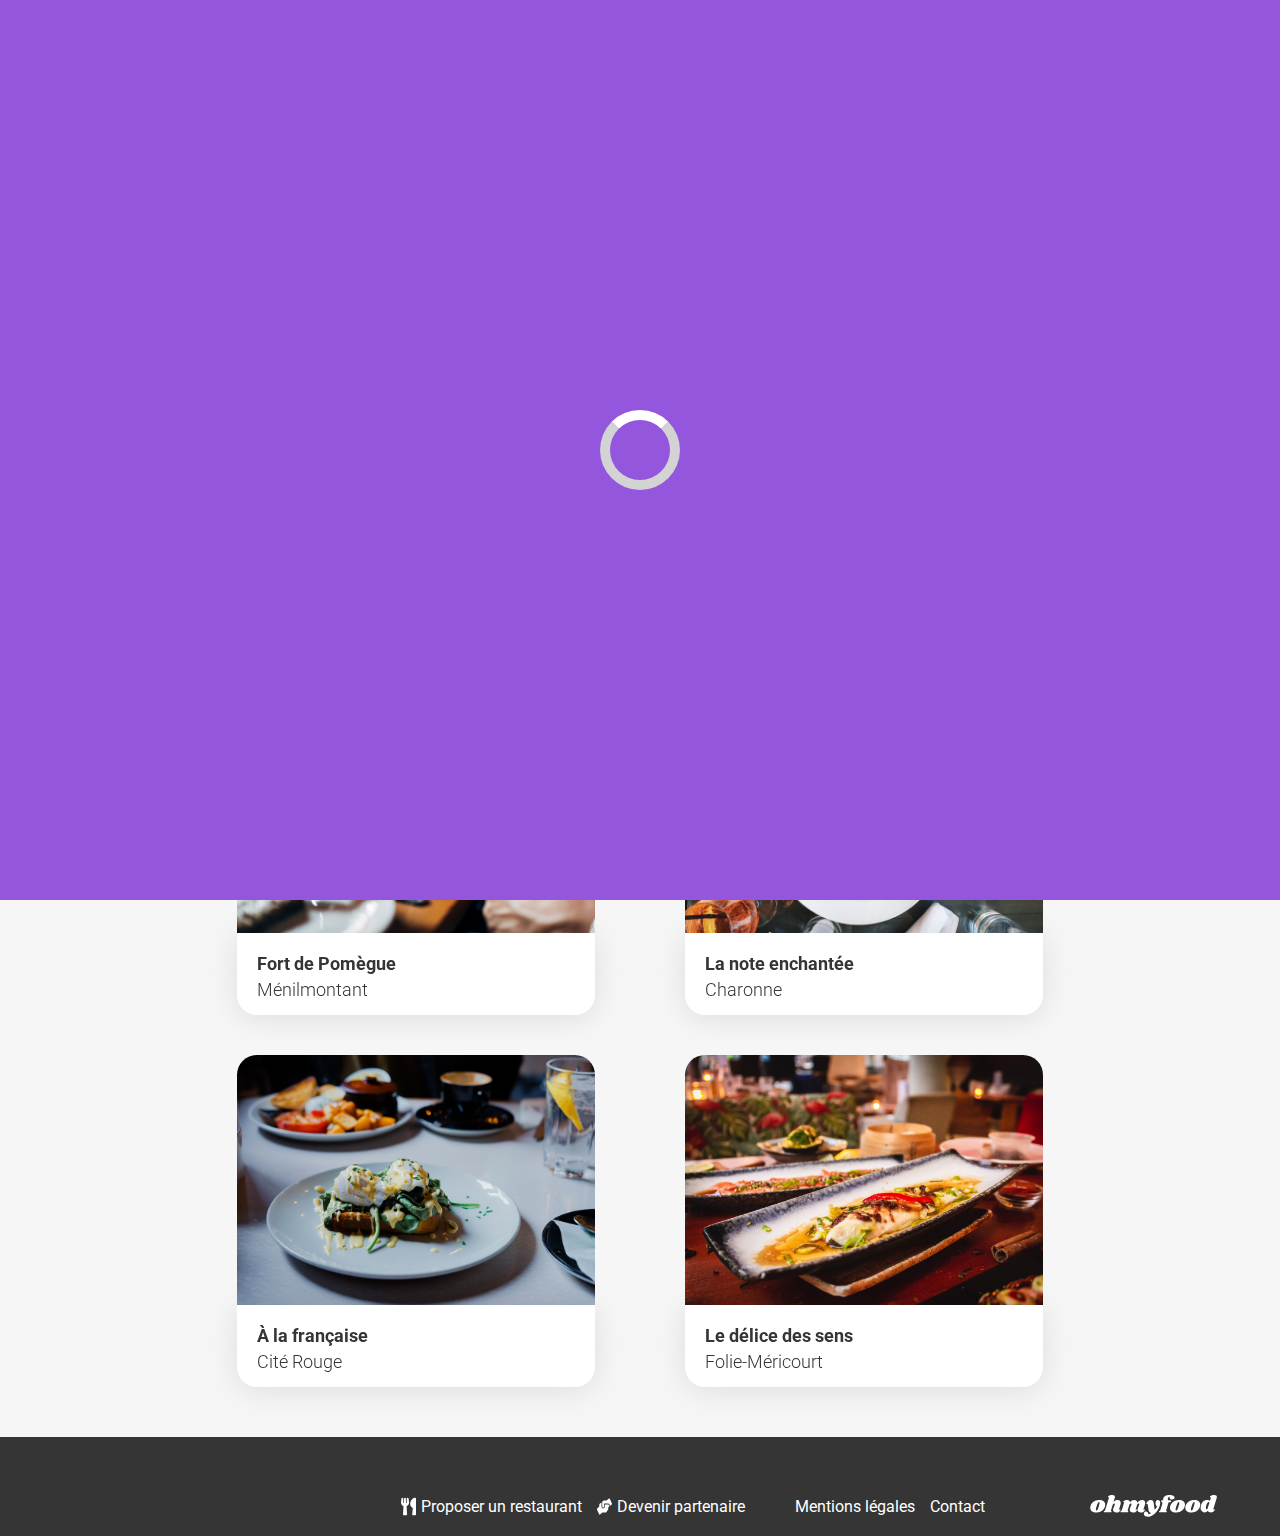
==== commit 92d3c289: "ajout du loader" ====
--- a/index.html
+++ b/index.html
@@ -11,14 +11,13 @@
 	<link
 		href="https://fonts.googleapis.com/css2?family=Roboto:ital,wght@0,100;0,300;0,400;0,500;0,700;0,900;1,100;1,300;1,400;1,500;1,700;1,900&display=swap"
 		rel="stylesheet">
-	<link rel="stylesheet" href="style.css">
 	<link rel="stylesheet" href="https://cdnjs.cloudflare.com/ajax/libs/font-awesome/6.5.2/css/all.min.css"
 		integrity="sha512-SnH5WK+bZxgPHs44uWIX+LLJAJ9/2PkPKZ5QiAj6Ta86w+fsb2TkcmfRyVX3pBnMFcV7oQPJkl9QevSCWr3W6A=="
 		crossorigin="anonymous" referrerpolicy="no-referrer" />
 </head>
-
 <body>
 	<header>
+		<span class="loading-spinner"></span>
 		<div class="flex-center">
 			<img class="header__logo margin-bottom" src="assets/images/logo/ohmyfood.png" alt="logo_ohmyfood">
 		</div>
@@ -73,7 +72,7 @@
 			<div class=" flex-center restaurant__card">
 				<a href="restaurants_menu/menu1.html" class="restocard" style="text-decoration: none;">
 					<div class="restocard__new">
-						<p class="restocard__nouveau_badge restocard__new_position">Nouveau</p>
+						<p class="restocard__new_badge restocard__new_position">Nouveau</p>
 					</div>
 					<img src="assets/images/restaurants/jay-wennington-N_Y88TWmGwA-unsplash.jpg"
 						alt="Image de la chambre d'hôtel montrant un lit">
--- a/assets/css/style.css
+++ b/assets/css/style.css
@@ -60,8 +60,7 @@
 /*HEADER*/
 .header__logo {
   width: 220px;
-  margin-top: 20px;
-  margin-bottom: 20px;
+  margin: 20px 0px 20px 0px;
 }
 
 .header__location {
@@ -81,13 +80,14 @@
 }
 
 .cta__button {
+  position: relative;
   border: white;
   background: linear-gradient(#FF79DA, #9356DC);
   padding: 15px;
   width: 250px;
   border-radius: 30px;
   margin-bottom: 50px;
-  transition: 300ms;
+  transition: all 300ms;
 }
 .cta__button:hover {
   opacity: 0.9;
@@ -123,6 +123,7 @@
   gap: 20px;
   background-color: #F6F6F6;
   color: black;
+  transition: 0.2s;
 }
 
 .fonctionnement__round {
@@ -177,8 +178,7 @@
 }
 .restocard img {
   margin-top: 0px;
-  -o-object-fit: cover;
-     object-fit: cover;
+  object-fit: cover;
   height: 250px;
   border-top-left-radius: 20px;
   border-top-right-radius: 20px;
@@ -225,7 +225,7 @@
 
 .heart__position {
   position: relative;
-  top: 30px;
+  top: 25px;
 }
 
 .heart__check {
@@ -245,9 +245,8 @@
 
 .heart__input {
   flex-direction: column;
-  z-index: 100;
-  height: 40px;
-  width: 20px;
+  height: 20px;
+  width: 40px;
   opacity: 0;
 }
 
@@ -258,12 +257,6 @@
   -webkit-text-fill-color: transparent;
   text-align: center;
   display: none !important;
-  z-index: 10;
-}
-
-.fa-regular {
-  cursor: pointer;
-  z-index: 10;
 }
 
 .heart__input:checked + .fa-solid {
@@ -277,7 +270,7 @@
   background-color: #353535;
   display: flex;
   flex-direction: column;
-  padding-left: 20px;
+  padding: 20px;
 }
 .footer a {
   color: white;
@@ -307,7 +300,44 @@
   display: none;
 }
 
-@media (min-width: 1024px) {
+/* Loading spinner */
+.loading-spinner {
+  position: fixed;
+  top: 0;
+  left: 0;
+  right: 0;
+  bottom: 0;
+  background-color: #9356DC;
+  z-index: 999;
+  opacity: 1;
+  animation: loading 1.5s normal forwards;
+}
+.loading-spinner::before {
+  content: "";
+  border: 10px solid lightgray;
+  border-radius: 50%;
+  border-top: 10px solid white;
+  width: 60px;
+  height: 60px;
+  animation: rotate 1s linear infinite;
+  position: absolute;
+  top: 50%;
+  left: 50%;
+  transform: translate(-50%, -50%);
+}
+
+@keyframes loading {
+  100% {
+    opacity: 0;
+    z-index: 0;
+  }
+}
+@keyframes rotate {
+  100% {
+    transform: translate(-50%, -50%) rotate(360deg);
+  }
+}
+@media screen and (min-width: 1024px) {
   /*index version dekstop*/
   .title__homepage {
     font-size: 40px;
@@ -363,16 +393,28 @@
   }
   .fonctionnement__txt {
     width: 180px;
+    transition: 0.2s;
+  }
+  .fonctionnement__button:hover .fonctionnement__txt {
+    transition: 0.2s;
+    color: #9356DC;
   }
   .fonctionnement__button {
     display: flex;
     justify-content: start;
     width: 100%;
-    color: black;
     padding: 10px;
     padding-left: 30px;
     border-radius: 25px;
-    filter: drop-shadow(0px 2px 5px rgba(7, 7, 7, 0.2));
+    cursor: pointer;
+  }
+  .fonctionnement__button img {
+    transition: 0.2s;
+    filter: invert(53%) sepia(0%) saturate(0%) hue-rotate(150deg) brightness(93%) contrast(89%);
+  }
+  .fonctionnement__button:hover img {
+    transition: 0.2s;
+    filter: invert(44%) sepia(43%) saturate(5717%) hue-rotate(244deg) brightness(92%) contrast(87%);
   }
   .heart__check_position {
     position: absolute;
@@ -384,18 +426,14 @@
     flex-direction: row;
     justify-content: flex-end;
     gap: 15px;
-    padding-top: 60px;
-    padding-right: 10px;
-    padding-bottom: 10px;
+    padding: 60px 10px 10px 0px;
   }
   .footer .footer__logo {
     margin-left: 60px;
     padding: 0;
   }
   .footer .footer__link {
-    margin: 10px;
-    margin-left: 0px;
-    margin-right: 0px;
+    margin: 10px 0px 10px 0px;
   }
   .footer .footer__dekstop_margin {
     margin-left: 35px;
@@ -422,11 +460,9 @@
 }
 
 .headmenu__image {
-  -o-object-fit: cover;
-     object-fit: cover;
+  object-fit: cover;
   width: 100%;
   height: 420px;
-  z-index: 2;
 }
 
 .headmenu__image_position {
@@ -442,6 +478,7 @@
 /*section menu*/
 .headmenu__logo {
   width: 230px;
+  margin-bottom: 25px;
 }
 
 .title__heart {
@@ -488,8 +525,7 @@
 }
 
 .menu__padding {
-  padding-top: 10px;
-  padding-bottom: 10px;
+  padding: 10px 0px 10px 0px;
 }
 
 .menu__recette {
@@ -508,30 +544,26 @@
 
 .menu__card_meal {
   font-size: 20px;
-  margin-top: 10px;
-  margin-bottom: 10px;
+  margin: 10px 0px 10px 0px;
 }
 
 .menu__card_acc {
-  font-size: 19px;
-  margin-top: 10px;
+  font-size: 18px;
   padding-bottom: 10px;
-  margin-bottom: 0;
+  margin: 10px 0px 0px 0px;
 }
 
 .menu__card_price {
   color: #353535;
   font-weight: bold;
-  margin-top: 40px;
-  margin-right: 5px;
-  margin-bottom: 0px;
+  margin: 40px 5px 0px;
 }
 
 .check {
   background-color: #99E2D0;
   width: 70px;
   margin-right: -70px;
-  transition: 440ms;
+  transition: all 440ms;
 }
 
 .check__image {
@@ -580,7 +612,7 @@
     margin-right: auto;
     margin-left: auto;
     width: 70%;
-    bottom: 0;
+    bottom: 0px;
     padding-top: 30px;
   }
   .menu__recette {
@@ -589,7 +621,6 @@
     margin-left: 15%;
   }
   .menu__image {
-    position: relative;
     top: 20px;
   }
   .check {
@@ -598,7 +629,6 @@
     width: 60px;
   }
   .check__image {
-    position: relative;
     top: 26px;
     left: 18px;
     width: 23px;
@@ -611,4 +641,6 @@
     flex-direction: row;
     gap: 5px;
   }
-}/*# sourceMappingURL=style.css.map */+}
+
+/*# sourceMappingURL=style.css.map */
